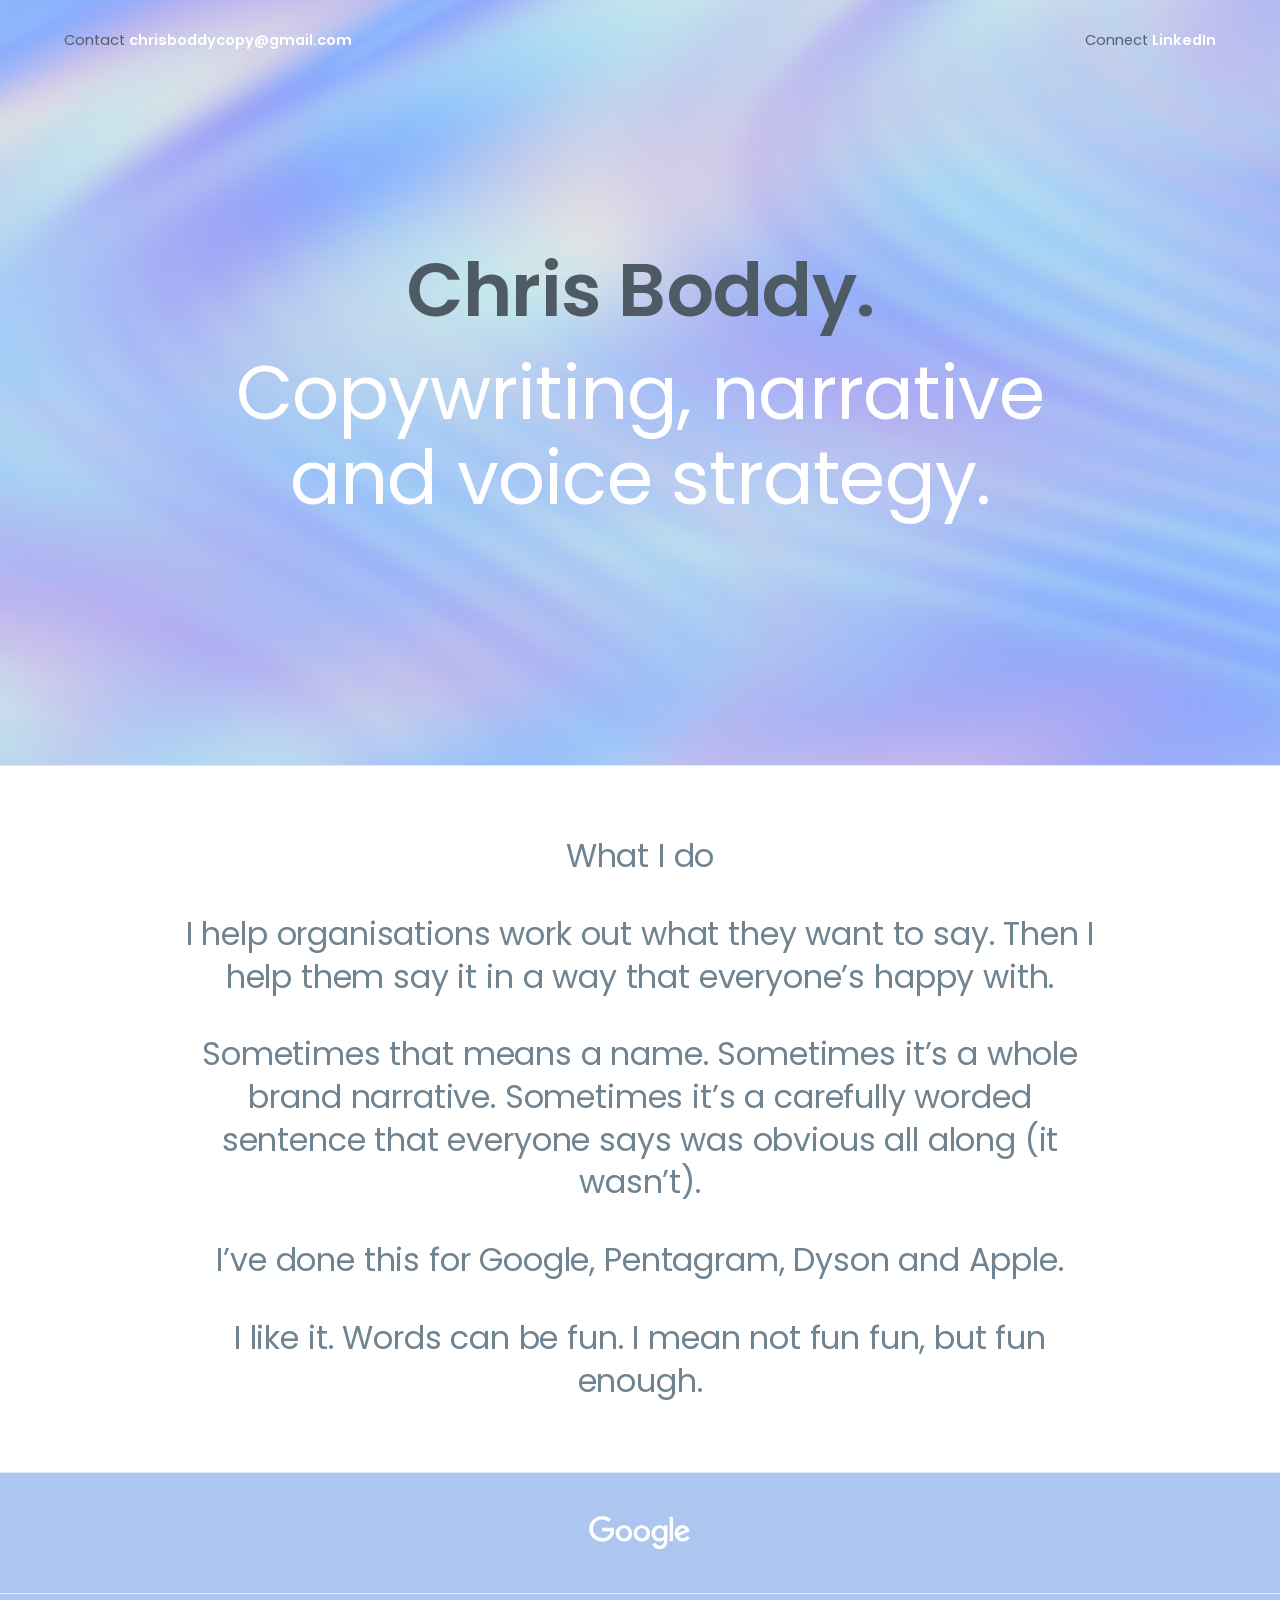
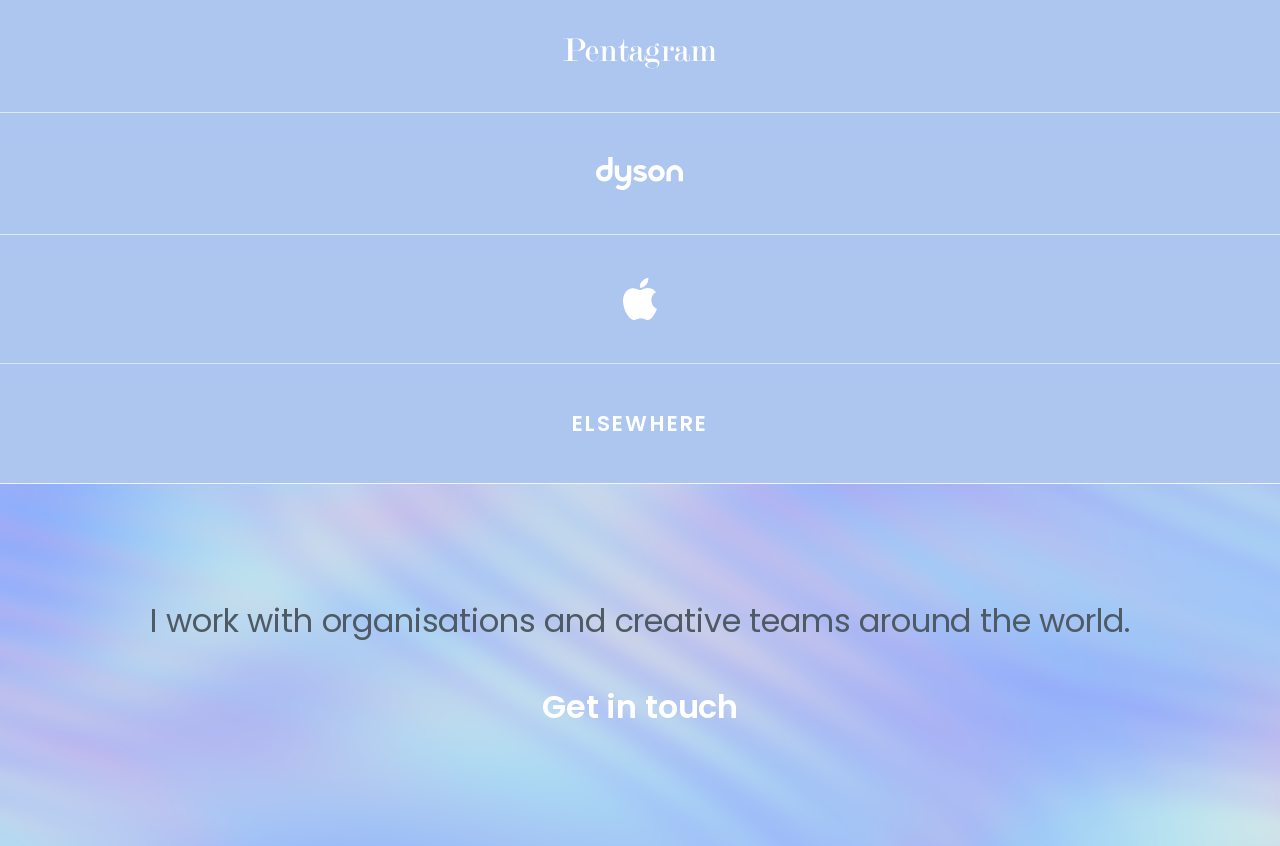
==== index.html @ 658d8974 "New copy for the five client panels Each now opens on its disciplines, set as the first paragraph th" ====
<!doctype html>
<html lang="en-GB">
<head>
<meta charset="utf-8">
<meta name="viewport" content="width=device-width, initial-scale=1, viewport-fit=cover">
<title>Chris Boddy — Copywriting, narrative and voice strategy</title>
<meta name="description" content="Chris Boddy. Copywriting, narrative and voice strategy. Brand narrative, positioning, naming, messaging and tone of voice.">
<link rel="icon" href="favicon.svg" type="image/svg+xml">
<link rel="icon" href="favicon-32.png" sizes="32x32" type="image/png">
<link rel="icon" href="favicon-16.png" sizes="16x16" type="image/png">
<link rel="apple-touch-icon" href="apple-touch-icon.png">
<link rel="alternate icon" href="favicon.ico" sizes="16x16 32x32 48x48">
<link rel="stylesheet" href="site.css">
</head>
<body>

<header class="field hero" id="hero">
  <canvas id="gl-hero" aria-hidden="true"></canvas>

  <div class="topbar">
    <span class="worded"><span class="label">Contact</span>
      <a class="ul" href="mailto:chrisboddycopy@gmail.com">chrisboddycopy@gmail.com</a></span>
    <span class="worded"><span class="label">Connect</span>
      <a class="ul" href="https://www.linkedin.com/in/chris-boddy-4b63a119/" target="_blank" rel="noopener">LinkedIn</a></span>
    <span class="icon-links">
      <a href="mailto:chrisboddycopy@gmail.com" aria-label="Email Chris Boddy">
        <svg viewBox="0 0 24 24" aria-hidden="true"><path d="M2 5.5A1.5 1.5 0 0 1 3.5 4h17A1.5 1.5 0 0 1 22 5.5v13a1.5 1.5 0 0 1-1.5 1.5h-17A1.5 1.5 0 0 1 2 18.5zM4.4 6 12 11.6 19.6 6zM20 7.9l-7.4 5.5a1 1 0 0 1-1.2 0L4 7.9V18h16z"/></svg>
      </a>
      <a href="https://www.linkedin.com/in/chris-boddy-4b63a119/" target="_blank" rel="noopener" aria-label="Chris Boddy on LinkedIn">
        <svg viewBox="0 0 24 24" aria-hidden="true"><path d="M4.98 3.5a2.5 2.5 0 1 1 0 5 2.5 2.5 0 0 1 0-5M3 9h4v12H3zm7 0h3.8v1.7h.05c.53-.95 1.83-1.95 3.77-1.95 4.03 0 4.78 2.5 4.78 5.76V21h-4v-5.6c0-1.34-.03-3.07-1.9-3.07-1.9 0-2.2 1.46-2.2 2.97V21h-4z"/></svg>
      </a>
    </span>
  </div>

  <div class="hero-type">
    <h1>Chris Boddy.</h1>
    <p>Copywriting, narrative<br> and voice strategy.</p>
  </div>
</header>

<main class="panels" id="panels">

  <section class="panel is-open" id="panel-intro">
    <button class="panel-head" type="button" aria-expanded="true" aria-controls="body-intro">
      Introduction
    </button>
    <div class="panel-body" id="body-intro"><div class="clip"><div class="panel-inner">
      <p>What I do</p>
      <p>I help organisations work out what they want to say. Then I help them say it in a way
      that everyone’s happy with.</p>
      <p>Sometimes that means a name. Sometimes it’s a whole brand narrative. Sometimes it’s a
      carefully worded sentence that everyone says was obvious all along (it wasn’t).</p>
      <p>I’ve done this for Google, Pentagram, Dyson and Apple.</p>
      <p>I like it. Words can be fun. I mean not fun fun, but fun enough.</p>
    </div></div></div>
  </section>

  <section class="panel" id="panel-google">
    <button class="panel-head" type="button" aria-expanded="false" aria-controls="body-google">
      <span class="logo" role="img" aria-label="Google" style="--src:url('logos/google.svg'); --ratio:3.05"></span>
    </button>
    <div class="panel-body" id="body-google"><div class="clip"><div class="panel-inner">
      <p>Naming, Narrative &amp; Voice, Campaigns, Events &amp; Exhibitions</p>
      <p>I’ve been working with Google since 2012.</p>
      <p>I named its Dublin office The Foundry. I’ve written things that appeared on the Google
      homepage and were seen by millions. I’ve supported CRM and events teams on campaigns,
      launches and exhibitions. Here, there, all over.</p>
      <p>More recently, I’ve been working with the team behind The AI Exchange – Google
      DeepMind’s new public space dedicated to exploring AI.</p>
      <p>Some years ago, a Google product manager told me I was the best copywriter she’d ever
      worked with. She left a while back, but I still think about that more often than I
      should. Wouldn’t you?</p>
    </div></div></div>
  </section>

  <section class="panel" id="panel-pentagram">
    <button class="panel-head" type="button" aria-expanded="false" aria-controls="body-pentagram">
      <span class="logo" role="img" aria-label="Pentagram" style="--src:url('logos/pentagram.svg'); --ratio:5.02; --scale:0.95"></span>
    </button>
    <div class="panel-body" id="body-pentagram"><div class="clip"><div class="panel-inner">
      <p>Positioning, Brand Narrative, Messaging, Naming &amp; Tone of Voice</p>
      <p>I often work as part of Pentagram’s Brand Narrative team in London, and believe me, I’m
      as surprised as you are.</p>
      <p>I work with their ridiculously talented team on things like positioning, narrative,
      messaging and voice. Clients have included The Wall Street Journal, Waitrose, LEGOLAND
      and Guy’s &amp; St Thomas’.</p>
      <p>I do my thing. People seem happy. They call back.</p>
    </div></div></div>
  </section>

  <section class="panel" id="panel-dyson">
    <button class="panel-head" type="button" aria-expanded="false" aria-controls="body-dyson">
      <span class="logo" role="img" aria-label="Dyson" style="--src:url('logos/dyson.svg'); --ratio:2.65; --scale:1.00"></span>
    </button>
    <div class="panel-body" id="body-dyson"><div class="clip"><div class="panel-inner">
      <p>Brand Strategy, Product Naming, Tone of Voice, Packaging &amp; Retail Communications</p>
      <p>I actually started here as a Project Manager in 2004. I didn’t enjoy it. Some nights I
      would just lie in bed staring at the ceiling.</p>
      <p>Then I began trying my luck by writing the occasional line or two of copy. Steve, the
      creative director, seemed happy. A few years later, I became Dyson’s Head of Copy,
      leading a team of writers. Together, we helped define and deliver almost every
      expression of the brand – in ads, on boxes, at events.</p>
      <p>I spoke to James Dyson once. He gave me a pencil sketch of a vacuum cleaner, which I’m
      secretly hoping will be worth a fortune one day (open to offers).</p>
    </div></div></div>
  </section>

  <section class="panel" id="panel-apple">
    <button class="panel-head" type="button" aria-expanded="false" aria-controls="body-apple">
      <span class="logo" role="img" aria-label="Apple" style="--src:url('logos/apple.svg'); --ratio:0.82; --scale:1.25"></span>
    </button>
    <div class="panel-body" id="body-apple"><div class="clip"><div class="panel-inner">
      <p>Advertising, Digital Content, Retail Campaigns &amp; Communications</p>
      <p>A guy called John who worked with me at Dyson had previously worked at Apple. When I
      went freelance, I asked very nicely if he’d introduce me to someone there.</p>
      <p>Long story short, I dropped a line to their Creative Director, Dean Wei. Before long, I
      was in the thick of it – developing copy and content for the App Store and creating
      promotional comms for Apple Retail across different formats and markets.</p>
      <p>Dean is now International Creative Director at OpenAI. I should probably drop him
      another line.</p>
    </div></div></div>
  </section>

  <section class="panel" id="panel-partners">
    <button class="panel-head" type="button" aria-expanded="false" aria-controls="body-partners">
      Elsewhere
    </button>
    <div class="panel-body" id="body-partners"><div class="clip"><div class="panel-inner">
      <p>A lot of my clients come from one person telling another that I might be useful.</p>
      <p>Google recommended me to Toaster. An ex-Googler started House of Greenland and gave me a
      call. Campbell Hay found me somehow. I’m still not entirely sure how.</p>
      <p>Together, we’ve worked on everything from early brand thinking, naming and verbal
      identity to campaigns, websites, films, events and experiences.</p>
    </div></div></div>
  </section>

</main>

<footer class="field outro" id="outro">
  <canvas id="gl-outro" aria-hidden="true"></canvas>
  <div class="inner">
    <p>I work with organisations and creative teams around the world.</p>
    <a class="ul cta" href="mailto:chrisboddycopy@gmail.com">Get in touch</a>
  </div>
</footer>

<script src="field.js"></script>
<script src="site.js"></script>
</body>
</html>
---- site.css ----
/* ---------------------------------------------------------------------------
   Chris Boddy — one-page site.
   Type sizes are given in pt in the design, so they are written as pt here and
   interpolated with clamp(): the low end is the mobile figure, the high end the
   desktop one, so both land exactly rather than being approximated.
   --------------------------------------------------------------------------- */

@font-face{
  font-family:Poppins; font-style:normal; font-weight:400; font-display:swap;
  src:url('fonts/poppins-400.woff2') format('woff2');
}
@font-face{
  font-family:Poppins; font-style:normal; font-weight:600; font-display:swap;
  src:url('fonts/poppins-600.woff2') format('woff2');
}

:root{
  --blue:#acc6f0;               /* closed panel */
  --blue-hover:#a4c0ee;         /* rollover, ~4% darker */
  --label-open:#a9c2ef;         /* label once the panel is open, on white */
  --ink:#708391;                /* name and body copy */
  --ink-dark:#4e5a64;           /* contact / connect — deliberately darker */
  --white:#ffffff;
  --ease:cubic-bezier(0.77, 0, 0.175, 1);   /* quart in-out */
  --dur:620ms;

  /* Sized so "Copywriting, narrative" keeps its line break at every width:
     the break needs roughly 7.9vw, and it tops out at the designed 60pt. */
  --fs-hero:clamp(24px, 7.9vw, 56pt);
  /* mobile 16pt -> desktop 24pt. Same value for both now, kept as two
     variables so they can diverge again without touching the rules. */
  --fs-intro:clamp(16pt, 2.67vw, 24pt);
  --fs-client:clamp(16pt, 2.67vw, 24pt);
  /* Leading is held at 32pt desktop / 24pt mobile. It has to be an absolute
     clamp rather than a unitless ratio, because 17/24 on mobile and 24/32 on
     desktop are different proportions. Used by the panel copy and the footer
     copy alike. */
  --lh-copy:clamp(24pt, 3.56vw, 32pt);
  /* mobile 18pt -> desktop 18pt for the small stuff */
  --fs-meta:clamp(11pt, 1.1vw, 13pt);
  /* mobile 12pt -> desktop 16pt. 1.78vw tops out at 1200px, the same width the
     panel copy reaches its ceiling, so the two settle together. */
  --fs-label:clamp(12pt, 1.78vw, 16pt);

  --gutter:clamp(20px, 5vw, 64px);
  --panel-pad:clamp(44px, 5.4vw, 88px);   /* space under a panel's copy */
  --veil:clamp(36px, 5vh, 72px);   /* softened edge while a panel moves */
  color-scheme:light;
}

*{box-sizing:border-box}
html{scroll-behavior:auto}          /* scrolling is tweened in JS, with --ease */
body{
  margin:0; background:var(--white); color:var(--ink);
  /* The scroll is tweened to a position worked out from the panel heights. Scroll
     anchoring would adjust for the closing panel as well, compensating twice and
     overshooting the target. */
  overflow-anchor:none;
  font-family:Poppins, system-ui, -apple-system, sans-serif;
  -webkit-font-smoothing:antialiased;
}
img{max-width:100%; display:block}

/* ---------------- shared field band (header + footer) ---------------- */
.field{position:relative; overflow:hidden; background:#e3e3e3}
.field canvas{position:absolute; inset:0; width:100%; height:100%; display:block}
.field > .inner{position:relative}

/* ---------------- header ---------------- */
/* 85% of the viewport, so the introduction panel is already breaking the
   bottom edge on load. svh keeps it honest on phones, where vh counts the
   address bar that is about to disappear. */
.hero{height:85vh; height:85svh; display:flex; flex-direction:column}
.topbar{
  position:relative; display:flex; justify-content:space-between; align-items:center;
  gap:16px; padding:clamp(16px, 2.4vw, 30px) var(--gutter);
  font-size:var(--fs-meta); color:var(--ink-dark);
}
.topbar .label{opacity:.95}
.hero-type{
  position:relative; flex:1 1 auto; display:flex; flex-direction:column;
  align-items:center; justify-content:center; text-align:center;
  padding:0 var(--gutter) clamp(40px, 6vw, 80px);
  font-size:var(--fs-hero); line-height:1.14; letter-spacing:-0.01em;
  text-wrap:balance;
}
.hero-type h1, .hero-type p{margin:0; font-size:1em}
.hero-type h1{font-weight:600; color:var(--ink-dark)}
/* the two blocks sit flush, so their spacing is the 1.14 line box;
   0.228em adds 20% to it */
.hero-type p{font-weight:400; color:var(--white); margin-top:0.228em}

/* ---------------- animated underline ---------------- */
.ul{
  position:relative; color:var(--white); text-decoration:none; font-weight:600;
  padding-bottom:2px;
}
.ul::after{
  content:''; position:absolute; left:0; right:0; bottom:0; height:1.5px;
  background:currentColor; transform:scaleX(0); transform-origin:left center;
  transition:transform var(--dur) var(--ease);
}
.ul:hover::after, .ul:focus-visible::after{transform:scaleX(1)}
.ul:focus-visible{outline:2px solid currentColor; outline-offset:4px; border-radius:2px}

/* icon buttons replace the words on narrow screens */
.icon-links{display:none; gap:10px}
.icon-links a{
  width:44px; height:44px; border-radius:50%; background:var(--white);
  display:grid; place-items:center; color:var(--ink-dark);
  transition:transform var(--dur) var(--ease);
}
.icon-links a:hover{transform:translateY(-2px)}
.icon-links svg{width:20px; height:20px; fill:currentColor}

/* ---------------- panels ---------------- */
.panels{background:var(--blue); border-top:1px solid rgba(255,255,255,.6)}
.panel + .panel > .panel-head{border-top:1px solid rgba(255,255,255,.6)}

.panel-head{
  -webkit-appearance:none; appearance:none; border:0; margin:0; width:100%;
  display:flex; align-items:center; justify-content:center; text-align:center;
  padding:clamp(26px, 3.4vw, 44px) var(--gutter);
  background:var(--blue); color:var(--white); cursor:pointer;
  font-family:inherit; font-size:var(--fs-label); font-weight:600;
  letter-spacing:.10em; text-transform:uppercase; line-height:1.5;
  /* the colour rollover is linear; only the label colour carries the easing */
  transition:background-color 150ms linear, color var(--dur) var(--ease),
             padding var(--dur) var(--ease), line-height var(--dur) var(--ease);
}
.panel-head:hover{background:var(--blue-hover)}
.panel-head:focus-visible{outline:2px solid var(--ink-dark); outline-offset:-4px}
/* The logo is painted with currentColor through an alpha mask, so it simply
   follows the head's colour — white when closed, pale blue when open — instead
   of needing a second asset or a filter that only approximates the hue. */
.logo{
  /* One height for the row, nudged per mark by --scale. A solid symbol and a
     thin wordmark set to the same height do not read as the same size, so the
     scales even out the ink each one carries rather than its box. */
  height:calc(clamp(26px, 2.6vw, 38px) * var(--scale, 1));
  aspect-ratio:var(--ratio);
  background:currentColor;
  -webkit-mask:var(--src) center/contain no-repeat;
          mask:var(--src) center/contain no-repeat;
  transition:background-color var(--dur) var(--ease);
}

/* open: the head joins the white body and its label goes pale blue */
.panel.is-open > .panel-head{background:var(--white); color:var(--label-open)}
.panel.is-open > .panel-head:hover{background:var(--white)}

/* The introduction panel alone drops its title once open, leaving only the
   copy. Fading the colour rather than hiding the text keeps the head clickable
   to close it, holds the layout still, and leaves the label readable to screen
   readers. It rides the same colour transition as every other head. */
/* Unlike the others, this head changes size as well as colour when it opens and
   closes. At the shared 150ms its blue arrived while it was still two thirds
   grown, reading as a stray bar. is-moving is only present while the panel is
   in motion, so this slows the colour to the panel's own timing without
   touching the 150ms rollover. */
#panel-intro.is-moving > .panel-head{
  transition:background-color var(--dur) var(--ease), color var(--dur) var(--ease),
             padding var(--dur) var(--ease), line-height var(--dur) var(--ease);
}

#panel-intro.is-open > .panel-head{
  color:transparent; line-height:0;
  /* the title has gone, so what is left is space: match the space below the copy */
  padding-top:calc(var(--panel-pad) / 2);
  padding-bottom:calc(var(--panel-pad) / 2);
}

/* the 0fr -> 1fr grid transition animates height without measuring it in JS */
.panel-body{
  display:grid; grid-template-rows:0fr; background:var(--white);
  transition:grid-template-rows var(--dur) var(--ease);
}
.panel.is-open > .panel-body{grid-template-rows:1fr}
.panel-body > .clip{overflow:hidden}
/* While the panel is moving, the copy is faded out into the edge rather than
   ending on a hard slice, so it reads as passing behind the panel below. The
   mask is only present during the movement — once open, the text is crisp. */
.panel.is-moving > .panel-body > .clip{
  -webkit-mask-image:linear-gradient(to bottom, #000 calc(100% - var(--veil)), transparent 100%);
          mask-image:linear-gradient(to bottom, #000 calc(100% - var(--veil)), transparent 100%);
}
.panel-inner{
  max-width:1040px; margin:0 auto; text-align:center;
  padding:0 var(--gutter) var(--panel-pad);
  font-size:var(--fs-client); line-height:var(--lh-copy); letter-spacing:-0.005em;
  opacity:0; transition:opacity var(--dur) var(--ease);
}
.panel.is-open > .panel-body .panel-inner{opacity:1}
.panel-inner p{margin:0}
.panel-inner p + p{margin-top:1.1em}
#panel-intro .panel-inner{font-size:var(--fs-intro)}

/* ---------------- footer ---------------- */
.outro{border-top:1px solid rgba(255,255,255,.6)}
.outro .inner{
  color:var(--ink-dark);          /* same darker grey as Contact / Connect */
  display:flex; flex-direction:column; align-items:center; justify-content:center;
  text-align:center; gap:clamp(26px, 3.4vw, 48px);
  padding:clamp(64px, 9vw, 140px) var(--gutter);
  font-size:var(--fs-client); line-height:var(--lh-copy); letter-spacing:-0.005em;
}
/* The sentence sets at 1006px at 24pt, so 52ch (1045px) keeps it on one line
   with a little slack rather than dropping "world." on its own. */
.outro p{margin:0; max-width:52ch}
.outro .cta{font-size:1em}

@media (max-width:760px){
  .topbar .worded{display:none}
  .icon-links{display:flex}
  .topbar{justify-content:flex-end}
  .outro p{max-width:24ch}
}

/* Used for a beat while JS measures a settled layout; see closedHeadHeight(). */
.measuring, .measuring *{transition:none !important}

@media (prefers-reduced-motion:reduce){
  *{transition-duration:1ms !important}
}
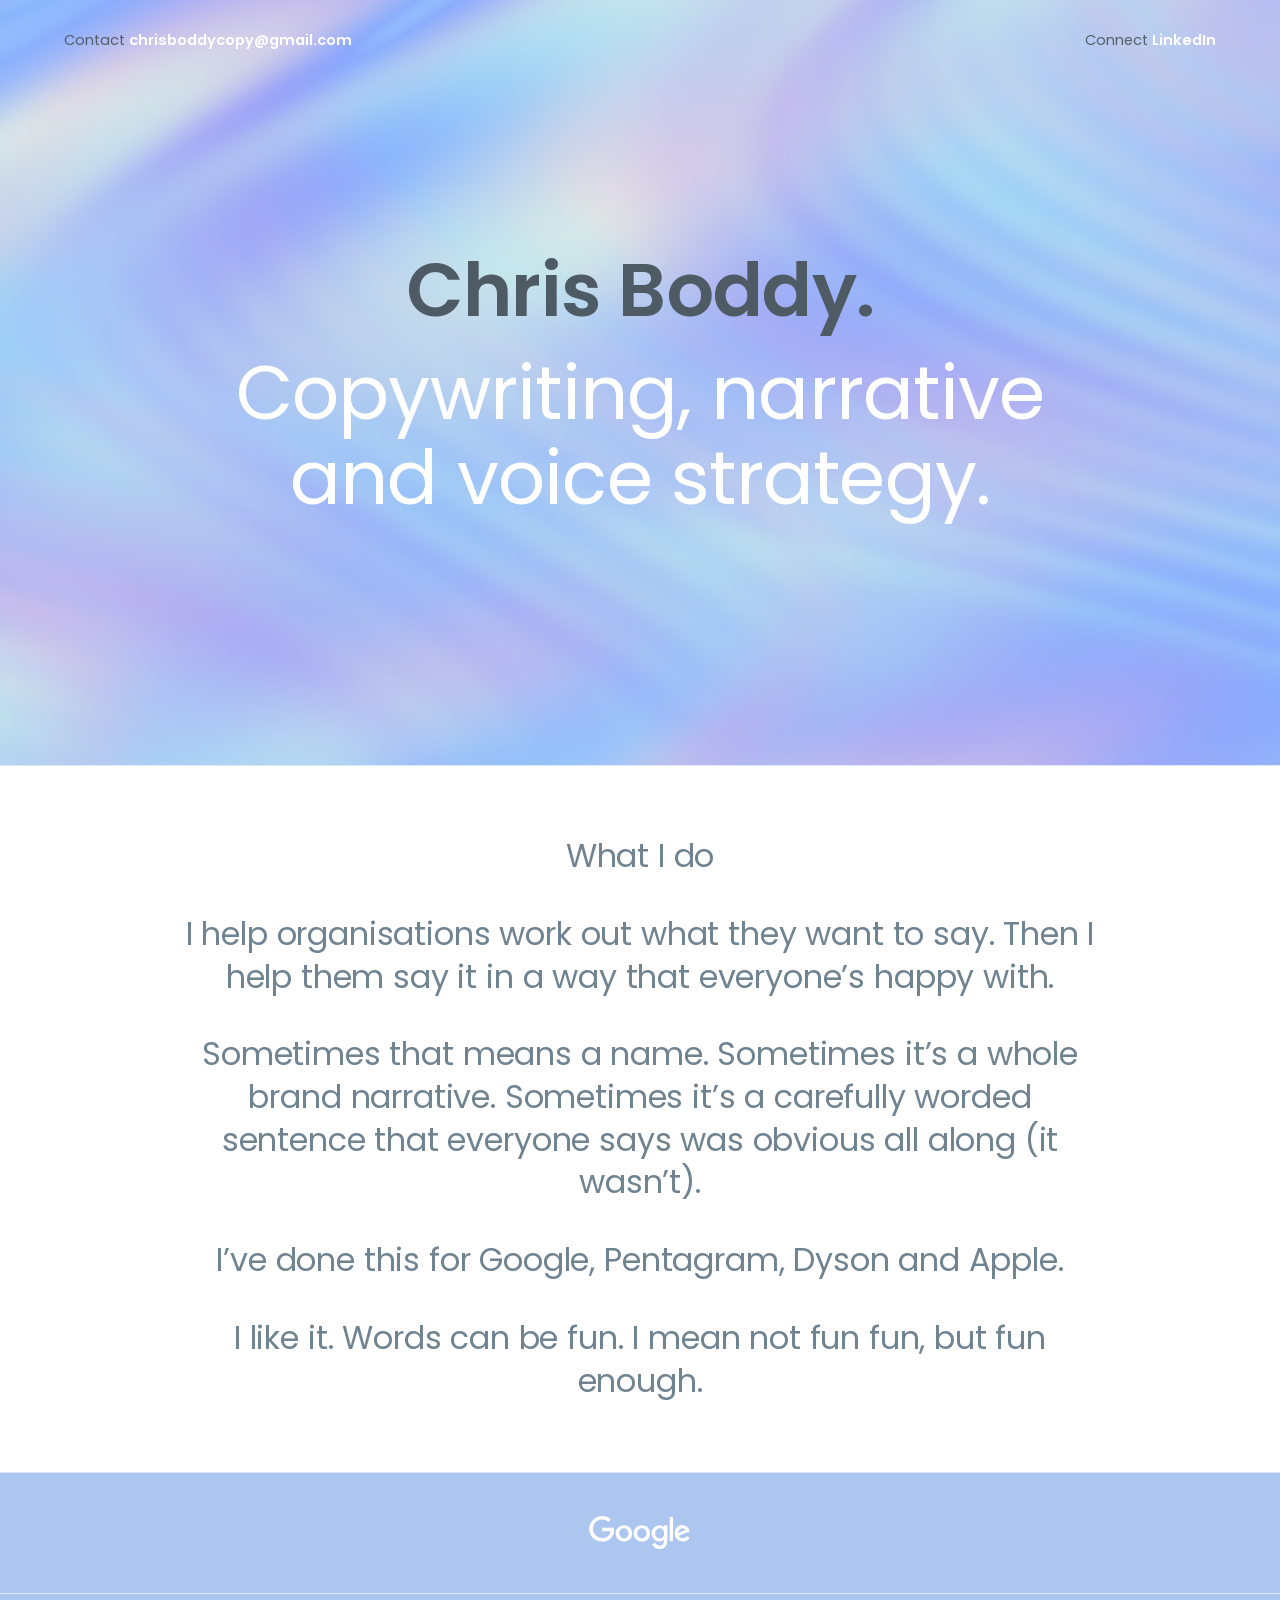
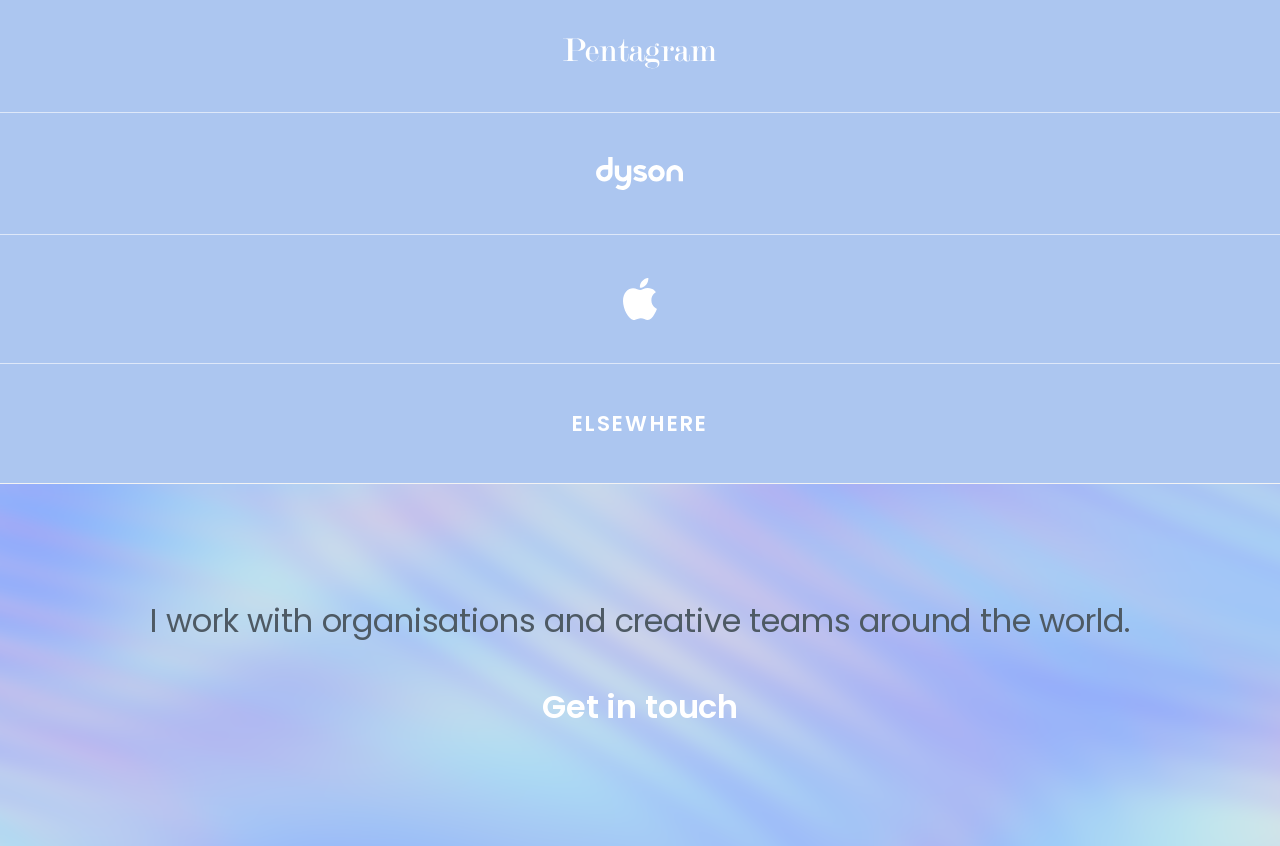
==== commit 9e14d376: "Weight the disciplines, and restore the copy as written The disciplines open the Google, Pentagram, " ====
--- a/index.html
+++ b/index.html
@@ -61,7 +61,7 @@
     </button>
     <div class="panel-body" id="body-google"><div class="clip"><div class="panel-inner">
       <p>Naming, Narrative &amp; Voice, Campaigns, Events &amp; Exhibitions</p>
-      <p>I’ve been working with Google since 2012.</p>
+      <p>I've been working with Google since 2012.</p>
       <p>I named its Dublin office The Foundry. I’ve written things that appeared on the Google
       homepage and were seen by millions. I’ve supported CRM and events teams on campaigns,
       launches and exhibitions. Here, there, all over.</p>
--- a/site.css
+++ b/site.css
@@ -195,6 +195,14 @@
 .panel-inner p + p{margin-top:1.1em}
 #panel-intro .panel-inner{font-size:var(--fs-intro)}
 
+/* The disciplines open each client panel, so they carry more weight than the
+   copy below them. The introduction and Elsewhere open straight into prose,
+   so they are left alone. */
+#panel-google .panel-inner p:first-child,
+#panel-pentagram .panel-inner p:first-child,
+#panel-dyson .panel-inner p:first-child,
+#panel-apple .panel-inner p:first-child{font-weight:600}
+
 /* ---------------- footer ---------------- */
 .outro{border-top:1px solid rgba(255,255,255,.6)}
 .outro .inner{
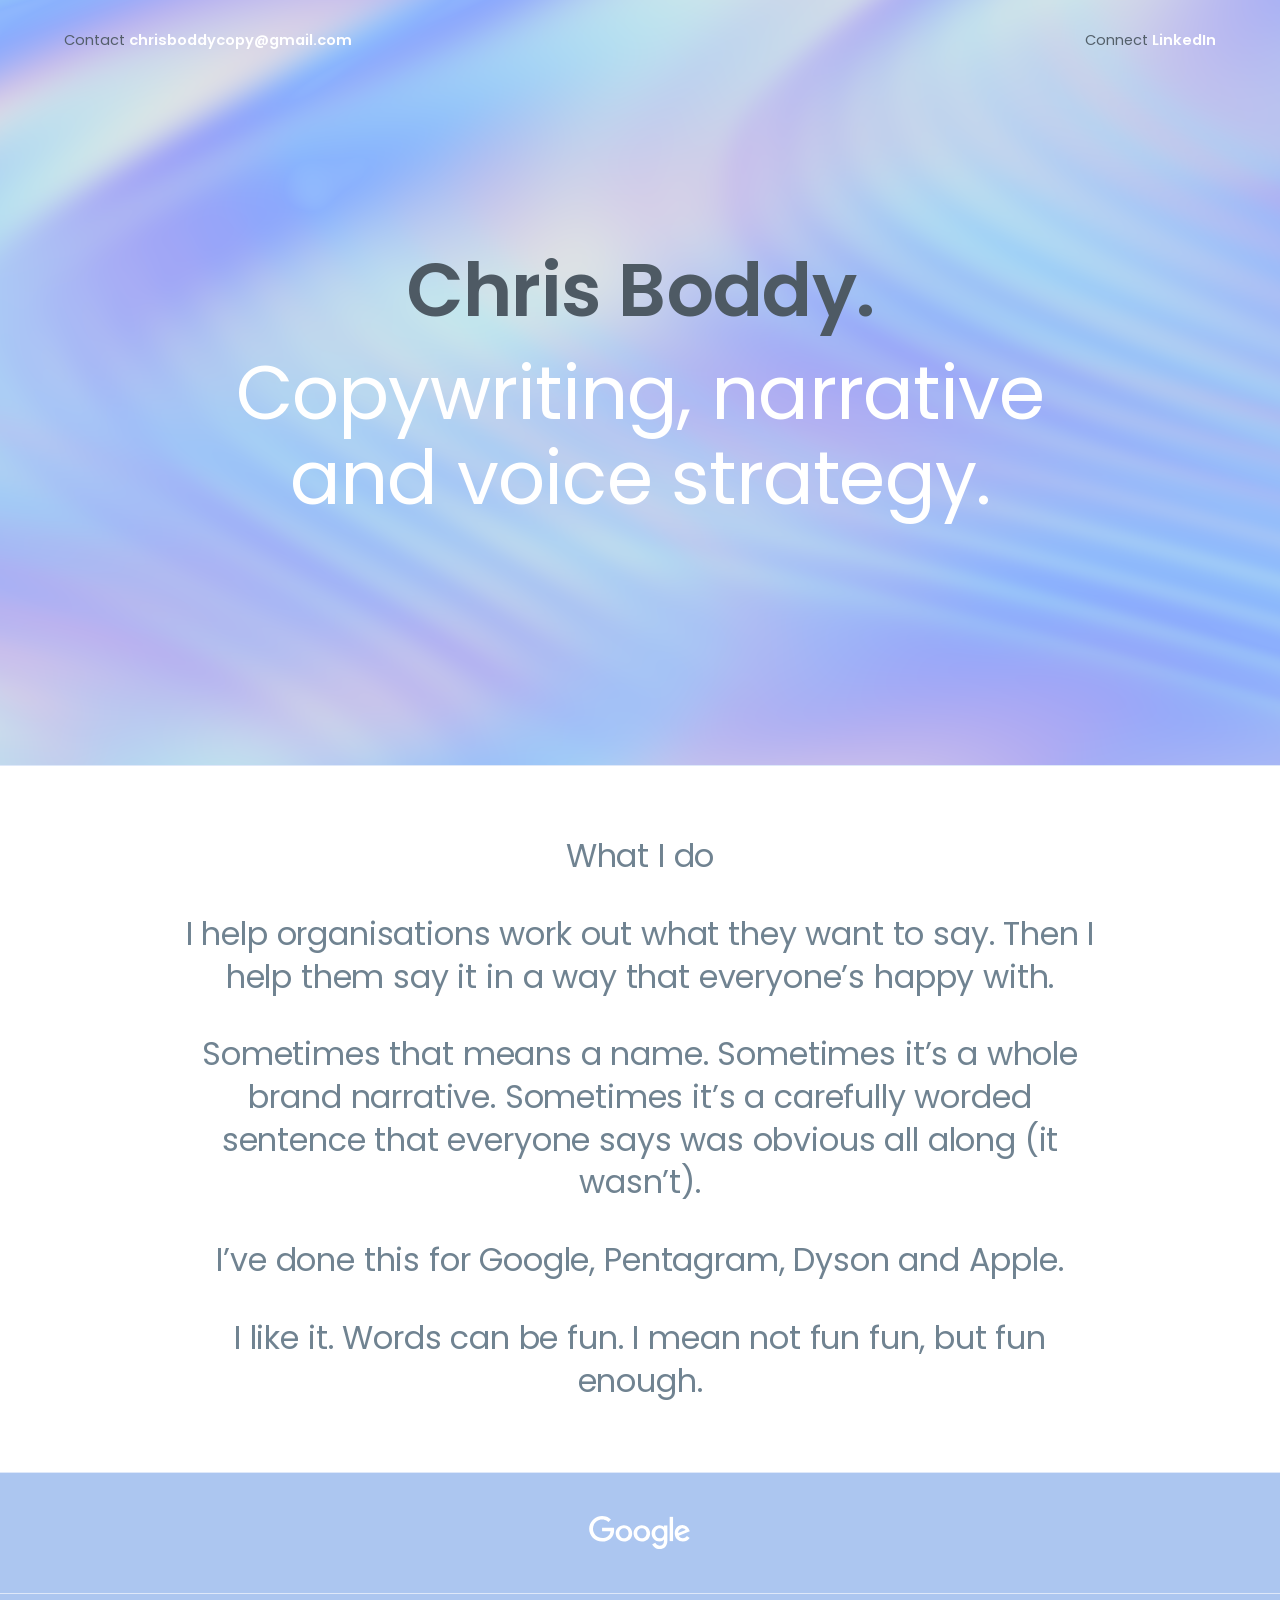
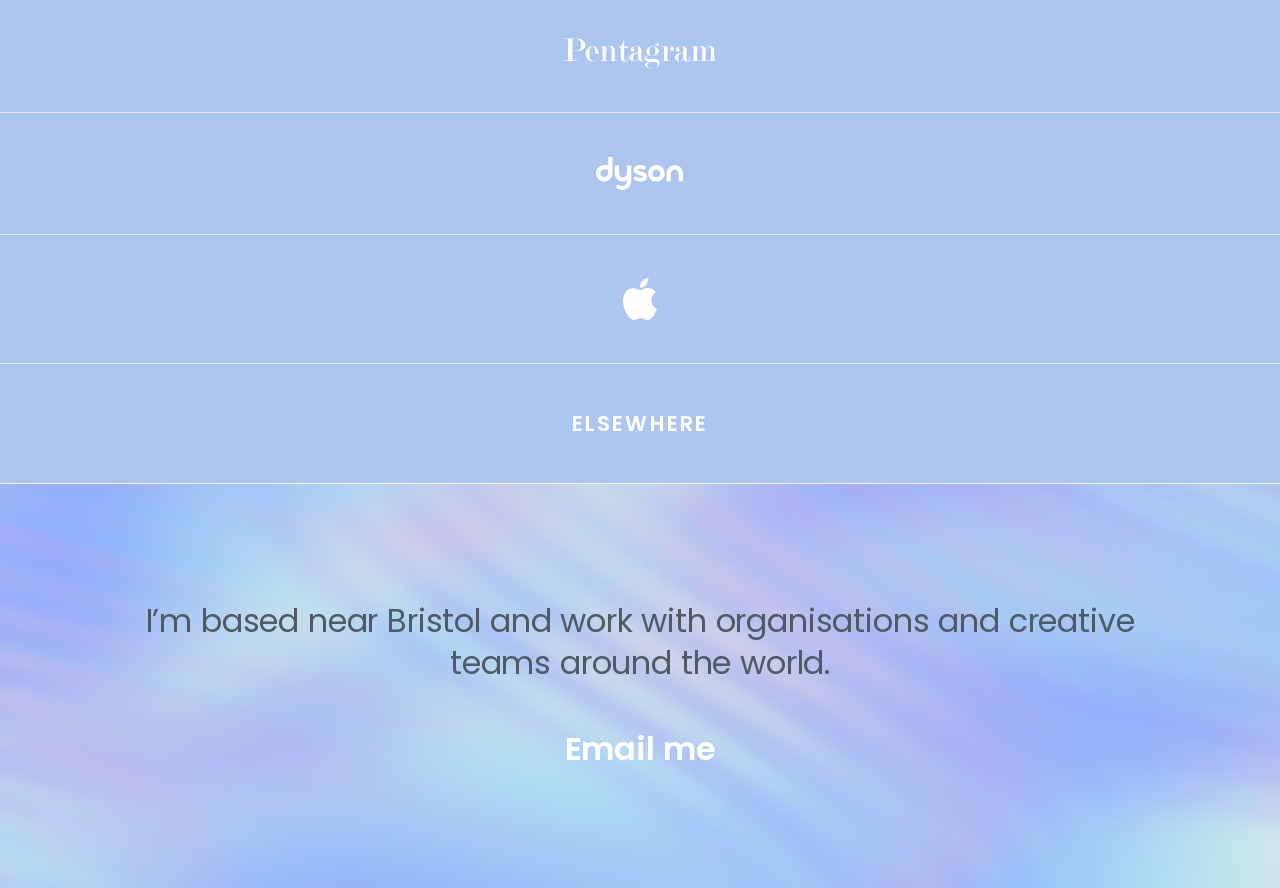
==== commit c6e65950: "Updated copy, and Email me for the footer link New introduction, Google, Pentagram, Apple and Dyson " ====
--- a/index.html
+++ b/index.html
@@ -61,15 +61,13 @@
     </button>
     <div class="panel-body" id="body-google"><div class="clip"><div class="panel-inner">
       <p>Naming, Narrative &amp; Voice, Campaigns, Events &amp; Exhibitions</p>
-      <p>I've been working with Google since 2012.</p>
-      <p>I named its Dublin office The Foundry. I’ve written things that appeared on the Google
-      homepage and were seen by millions. I’ve supported CRM and events teams on campaigns,
-      launches and exhibitions. Here, there, all over.</p>
-      <p>More recently, I’ve been working with the team behind The AI Exchange – Google
-      DeepMind’s new public space dedicated to exploring AI.</p>
+      <p>I’ve been working with Google since 2012.</p>
+      <p>I named its Dublin office The Foundry. I’ve written things seen by millions on the
+      Google homepage and supported teams on campaigns, launches and exhibitions. These days,
+      I’m working with The AI Exchange – Google DeepMind’s new public space dedicated to
+      exploring AI.</p>
       <p>Some years ago, a Google product manager told me I was the best copywriter she’d ever
-      worked with. She left a while back, but I still think about that more often than I
-      should. Wouldn’t you?</p>
+      worked with. I probably think about that more often than I should.</p>
     </div></div></div>
   </section>
 
@@ -79,12 +77,12 @@
     </button>
     <div class="panel-body" id="body-pentagram"><div class="clip"><div class="panel-inner">
       <p>Positioning, Brand Narrative, Messaging, Naming &amp; Tone of Voice</p>
-      <p>I often work as part of Pentagram’s Brand Narrative team in London, and believe me, I’m
-      as surprised as you are.</p>
-      <p>I work with their ridiculously talented team on things like positioning, narrative,
-      messaging and voice. Clients have included The Wall Street Journal, Waitrose, LEGOLAND
-      and Guy’s &amp; St Thomas’.</p>
-      <p>I do my thing. People seem happy. They call back.</p>
+      <p>I often work as part of Pentagram’s Brand Narrative team in London. I try to say that as
+      casually as possible.</p>
+      <p>Together, we help clients define their positioning, narrative, messaging and voice.
+      Clients have included The Wall Street Journal, Waitrose, LEGOLAND and Guy’s &amp; St
+      Thomas’.</p>
+      <p>I do my thing. They call me back.</p>
     </div></div></div>
   </section>
 
@@ -94,14 +92,13 @@
     </button>
     <div class="panel-body" id="body-dyson"><div class="clip"><div class="panel-inner">
       <p>Brand Strategy, Product Naming, Tone of Voice, Packaging &amp; Retail Communications</p>
-      <p>I actually started here as a Project Manager in 2004. I didn’t enjoy it. Some nights I
-      would just lie in bed staring at the ceiling.</p>
-      <p>Then I began trying my luck by writing the occasional line or two of copy. Steve, the
-      creative director, seemed happy. A few years later, I became Dyson’s Head of Copy,
-      leading a team of writers. Together, we helped define and deliver almost every
-      expression of the brand – in ads, on boxes, at events.</p>
-      <p>I spoke to James Dyson once. He gave me a pencil sketch of a vacuum cleaner, which I’m
-      secretly hoping will be worth a fortune one day (open to offers).</p>
+      <p>I joined Dyson in 2004 as a project manager. It soon became clear I was better with
+      words than projects.</p>
+      <p>I began sneaking occasional lines of copy into the work. Nobody complained. Eventually,
+      they made me Head of Copy, responsible for everything from advertising and packaging to
+      retail and events.</p>
+      <p>James Dyson once gave me a pencil sketch of a vacuum cleaner. I’m hoping it’ll be worth
+      a fortune one day (offers considered).</p>
     </div></div></div>
   </section>
 
@@ -111,12 +108,12 @@
     </button>
     <div class="panel-body" id="body-apple"><div class="clip"><div class="panel-inner">
       <p>Advertising, Digital Content, Retail Campaigns &amp; Communications</p>
-      <p>A guy called John who worked with me at Dyson had previously worked at Apple. When I
-      went freelance, I asked very nicely if he’d introduce me to someone there.</p>
-      <p>Long story short, I dropped a line to their Creative Director, Dean Wei. Before long, I
-      was in the thick of it – developing copy and content for the App Store and creating
-      promotional comms for Apple Retail across different formats and markets.</p>
-      <p>Dean is now International Creative Director at OpenAI. I should probably drop him
+      <p>An old colleague of mine called John used to work at Apple. When I went freelance, I
+      asked nicely if he’d give me an intro.</p>
+      <p>Long story short, I dropped a line to Dean Wei – Apple’s creative director. Before long,
+      I was working with its in-house team, developing copy and content for the App Store and
+      promotional work for Apple Retail.</p>
+      <p>Dean is now International Creative Director at OpenAI. I should probably drop Dean
       another line.</p>
     </div></div></div>
   </section>
@@ -139,8 +136,8 @@
 <footer class="field outro" id="outro">
   <canvas id="gl-outro" aria-hidden="true"></canvas>
   <div class="inner">
-    <p>I work with organisations and creative teams around the world.</p>
-    <a class="ul cta" href="mailto:chrisboddycopy@gmail.com">Get in touch</a>
+    <p>I’m based near Bristol and work with organisations and creative teams around the world.</p>
+    <a class="ul cta" href="mailto:chrisboddycopy@gmail.com">Email me</a>
   </div>
 </footer>
 
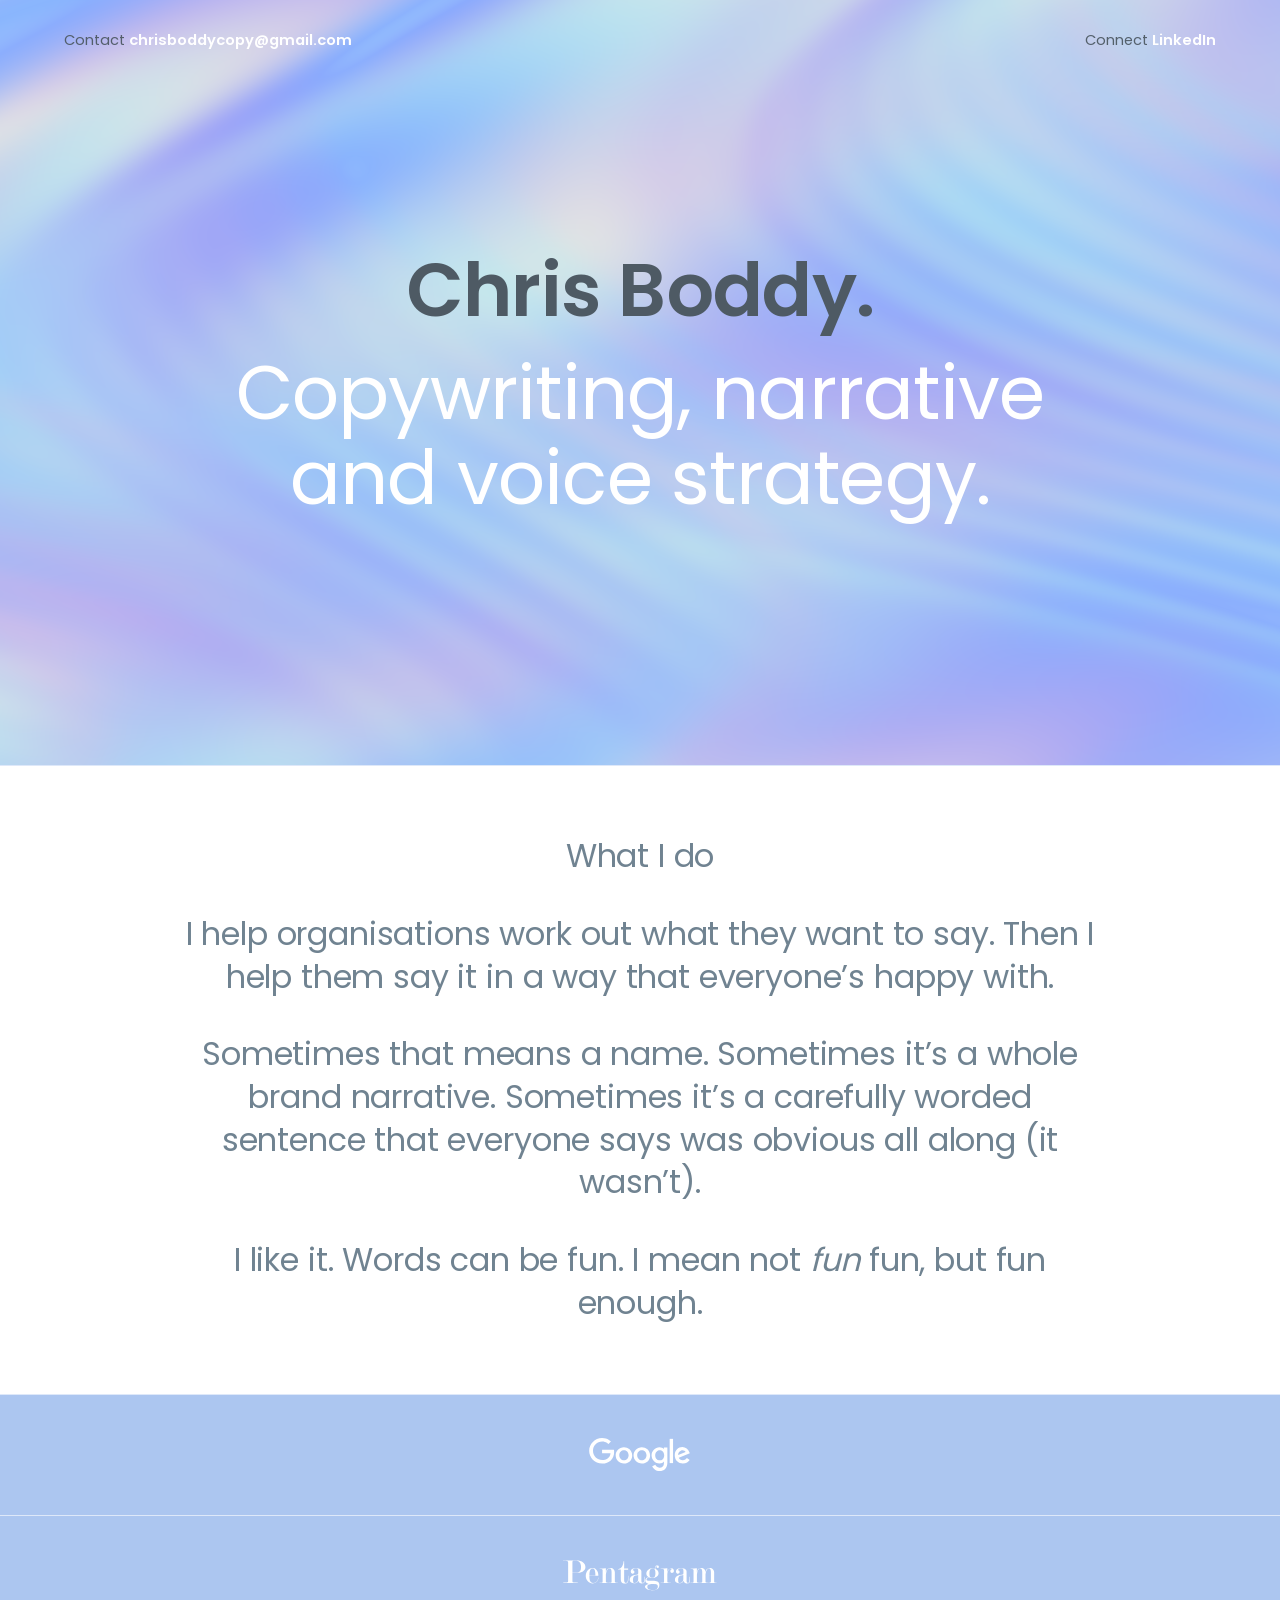
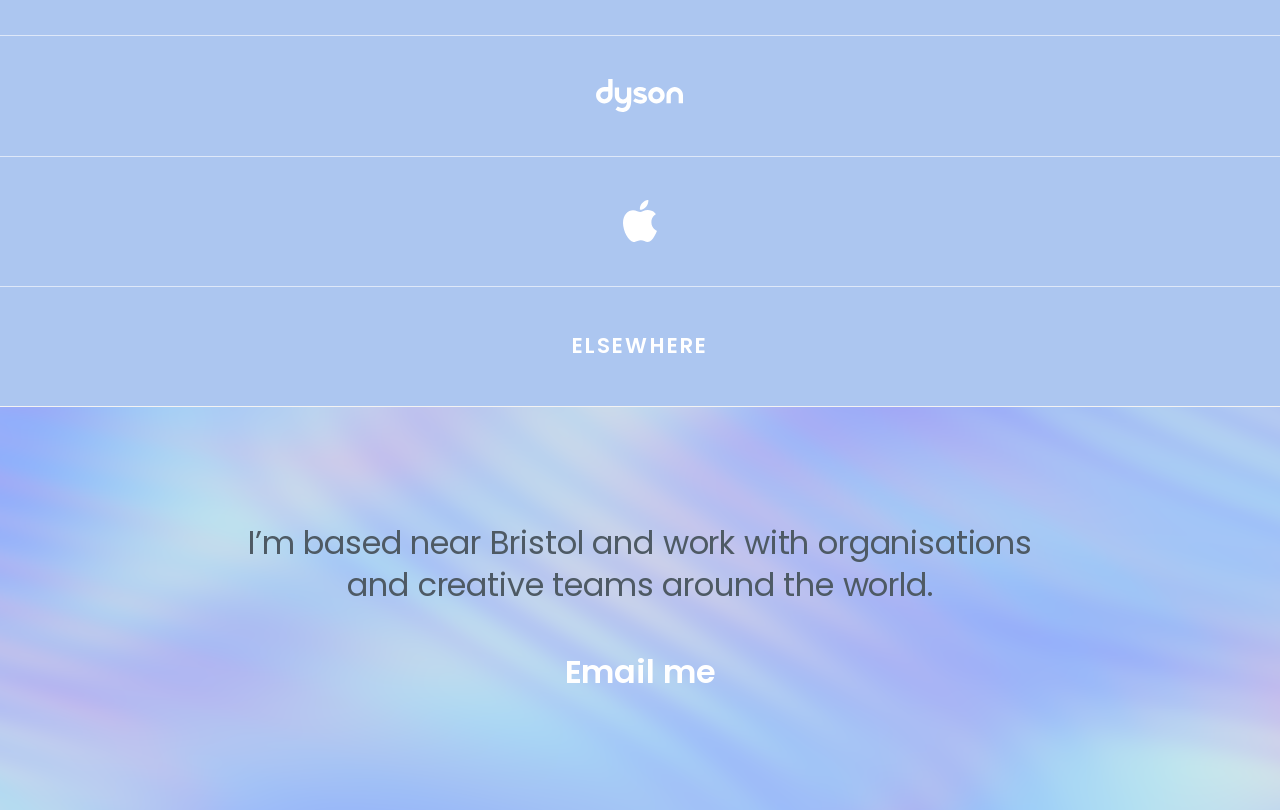
==== commit 3d4fe27e: "Copy revisions across the introduction, Google, Apple and Dyson Introduction loses the client list a" ====
--- a/index.html
+++ b/index.html
@@ -50,8 +50,7 @@
       that everyone’s happy with.</p>
       <p>Sometimes that means a name. Sometimes it’s a whole brand narrative. Sometimes it’s a
       carefully worded sentence that everyone says was obvious all along (it wasn’t).</p>
-      <p>I’ve done this for Google, Pentagram, Dyson and Apple.</p>
-      <p>I like it. Words can be fun. I mean not fun fun, but fun enough.</p>
+      <p>I like it. Words can be fun. I mean not <em>fun</em> fun, but fun enough.</p>
     </div></div></div>
   </section>
 
@@ -62,10 +61,9 @@
     <div class="panel-body" id="body-google"><div class="clip"><div class="panel-inner">
       <p>Naming, Narrative &amp; Voice, Campaigns, Events &amp; Exhibitions</p>
       <p>I’ve been working with Google since 2012.</p>
-      <p>I named its Dublin office The Foundry. I’ve written things seen by millions on the
-      Google homepage and supported teams on campaigns, launches and exhibitions. These days,
-      I’m working with The AI Exchange – Google DeepMind’s new public space dedicated to
-      exploring AI.</p>
+      <p>I named its Dublin office The Foundry. I’ve written things seen by millions on Google’s
+      homepage and helped with countless campaigns and launches. Now I’m working with The AI
+      Exchange – Google DeepMind’s new public space dedicated to exploring AI.</p>
       <p>Some years ago, a Google product manager told me I was the best copywriter she’d ever
       worked with. I probably think about that more often than I should.</p>
     </div></div></div>
@@ -97,8 +95,6 @@
       <p>I began sneaking occasional lines of copy into the work. Nobody complained. Eventually,
       they made me Head of Copy, responsible for everything from advertising and packaging to
       retail and events.</p>
-      <p>James Dyson once gave me a pencil sketch of a vacuum cleaner. I’m hoping it’ll be worth
-      a fortune one day (offers considered).</p>
     </div></div></div>
   </section>
 
@@ -108,11 +104,11 @@
     </button>
     <div class="panel-body" id="body-apple"><div class="clip"><div class="panel-inner">
       <p>Advertising, Digital Content, Retail Campaigns &amp; Communications</p>
-      <p>An old colleague of mine called John used to work at Apple. When I went freelance, I
-      asked nicely if he’d give me an intro.</p>
-      <p>Long story short, I dropped a line to Dean Wei – Apple’s creative director. Before long,
-      I was working with its in-house team, developing copy and content for the App Store and
-      promotional work for Apple Retail.</p>
+      <p>A friend of mine used to work at Apple. When I went freelance, I asked very politely for
+      an intro.</p>
+      <p>Long story short, I dropped a line to Dean Wei, Apple’s creative director. Soon, I was
+      working with its in-house team, developing copy and content for the App Store and Apple
+      Retail.</p>
       <p>Dean is now International Creative Director at OpenAI. I should probably drop Dean
       another line.</p>
     </div></div></div>
--- a/site.css
+++ b/site.css
@@ -212,9 +212,10 @@
   padding:clamp(64px, 9vw, 140px) var(--gutter);
   font-size:var(--fs-client); line-height:var(--lh-copy); letter-spacing:-0.005em;
 }
-/* The sentence sets at 1006px at 24pt, so 52ch (1045px) keeps it on one line
-   with a little slack rather than dropping "world." on its own. */
-.outro p{margin:0; max-width:52ch}
+/* 42ch = 844px at 24pt, chosen to break the line after "organisations": that
+   much of the sentence measures 804px and adding " and" takes it to 876px, so
+   the break lands there with about 40px of slack either side. */
+.outro p{margin:0; max-width:42ch}
 .outro .cta{font-size:1em}
 
 @media (max-width:760px){
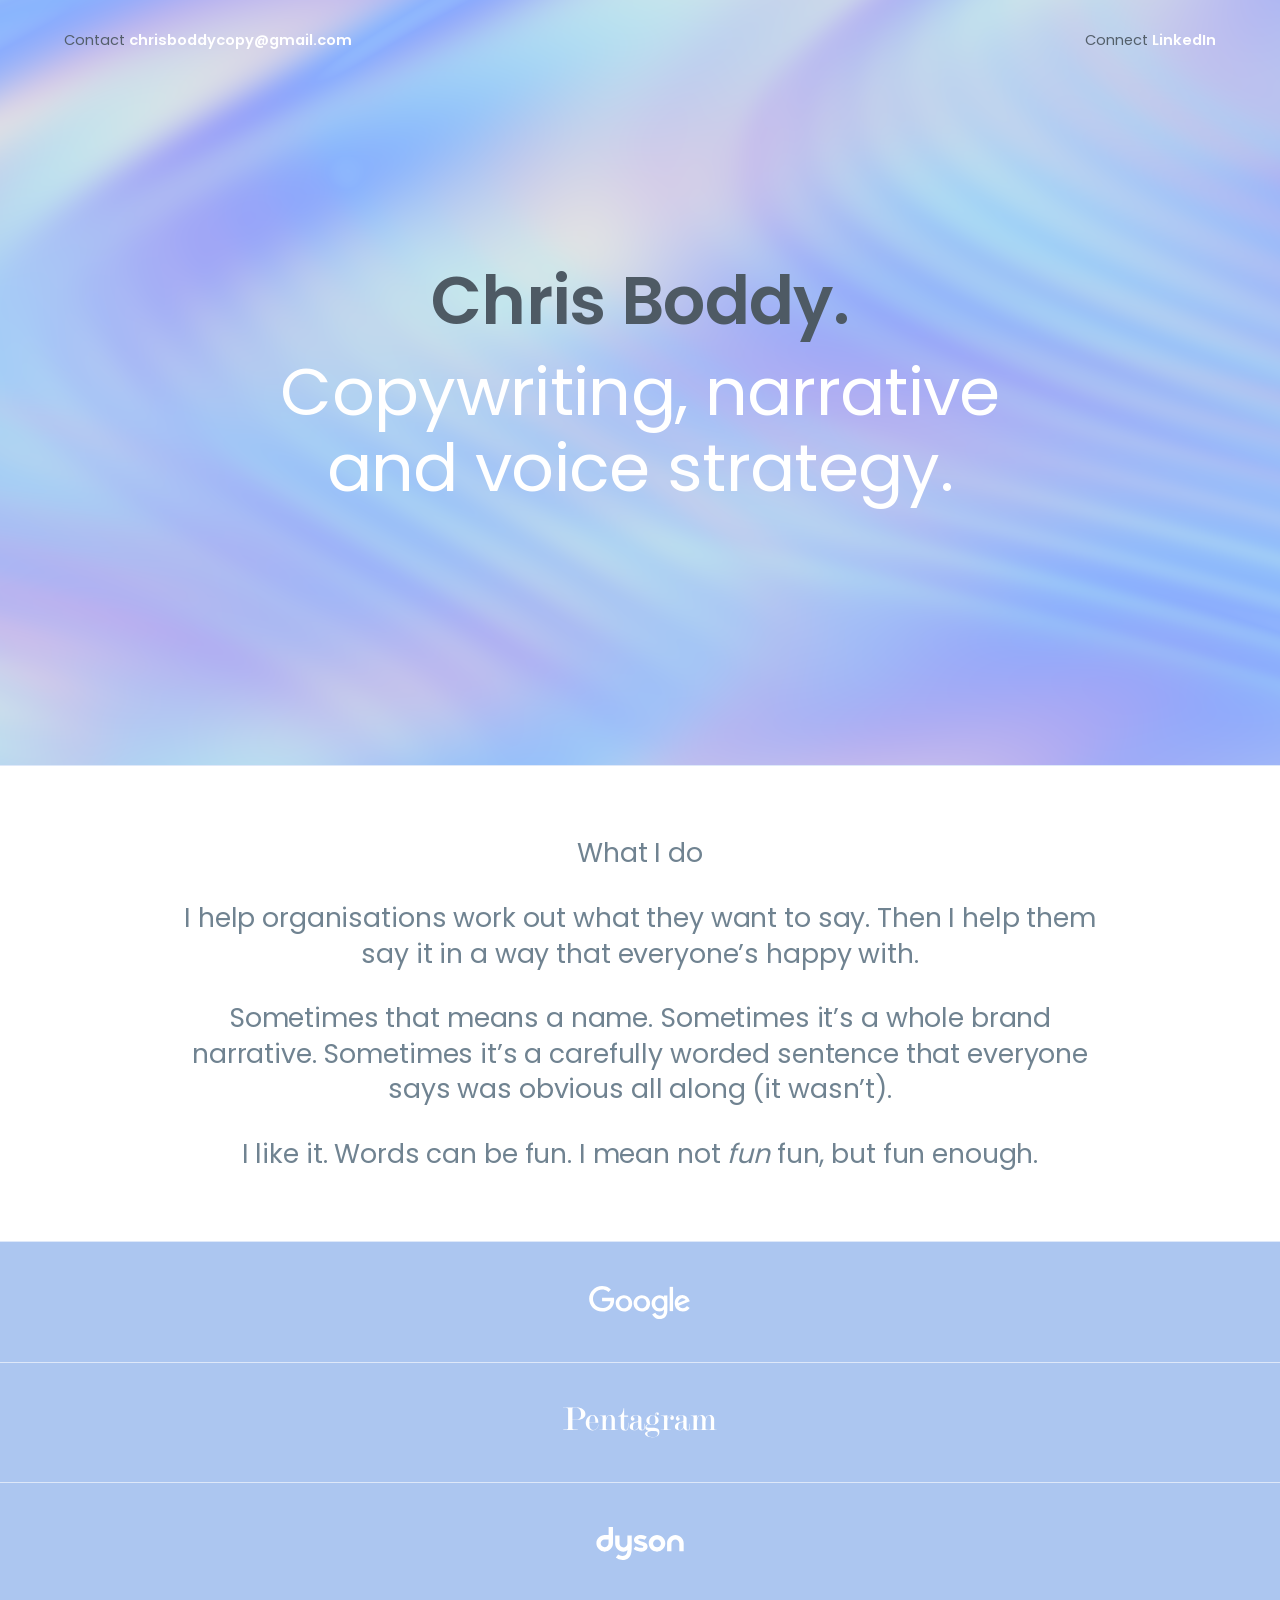
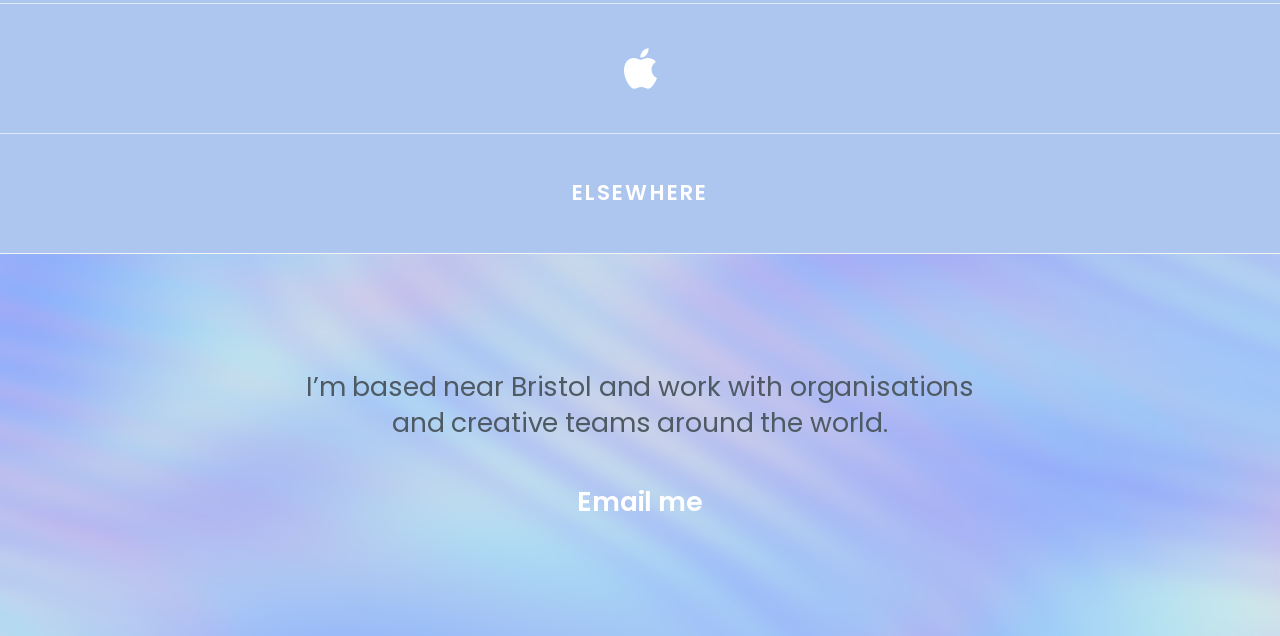
==== commit 4ed658f0: "Rename the first panel to What I do Co-Authored-By: Claude Opus 5 <noreply@anthropic.com>" ====
--- a/index.html
+++ b/index.html
@@ -42,7 +42,7 @@
 
   <section class="panel is-open" id="panel-intro">
     <button class="panel-head" type="button" aria-expanded="true" aria-controls="body-intro">
-      Introduction
+      What I do
     </button>
     <div class="panel-body" id="body-intro"><div class="clip"><div class="panel-inner">
       <p>What I do</p>
--- a/site.css
+++ b/site.css
@@ -24,18 +24,26 @@
   --ease:cubic-bezier(0.77, 0, 0.175, 1);   /* quart in-out */
   --dur:620ms;
 
-  /* Sized so "Copywriting, narrative" keeps its line break at every width:
-     the break needs roughly 7.9vw, and it tops out at the designed 60pt. */
-  --fs-hero:clamp(24px, 7.9vw, 56pt);
-  /* mobile 16pt -> desktop 24pt. Same value for both now, kept as two
+  /* Sized so "Copywriting, narrative" keeps its line break at every width.
+     7.52vw puts a 390px phone on 22pt and tops out at the designed 50pt; the
+     24px floor is for anything narrower, where the break needs the type to
+     keep shrinking. Leading is the unitless 1.14 on .hero-type, so it stays
+     proportional at every size. */
+  --fs-hero:clamp(24px, 7.52vw, 50pt);
+  /* mobile 14pt -> desktop 20pt. Same value for both now, kept as two
      variables so they can diverge again without touching the rules. */
-  --fs-intro:clamp(16pt, 2.67vw, 24pt);
-  --fs-client:clamp(16pt, 2.67vw, 24pt);
-  /* Leading is held at 32pt desktop / 24pt mobile. It has to be an absolute
-     clamp rather than a unitless ratio, because 17/24 on mobile and 24/32 on
-     desktop are different proportions. Used by the panel copy and the footer
-     copy alike. */
-  --lh-copy:clamp(24pt, 3.56vw, 32pt);
+  --fs-intro:clamp(14pt, 2.22vw, 20pt);
+  --fs-client:clamp(14pt, 2.22vw, 20pt);
+  /* Leading is 26.67pt desktop / 20pt mobile: desktop keeps its 1:1.333, and
+     mobile sits a touch looser at 1:1.43, which small text wants. An absolute
+     clamp rather than a unitless ratio, because the two ends differ. Used by
+     the panel copy and the footer copy alike. */
+  --lh-copy:clamp(20pt, 2.96vw, 26.67pt);
+  /* The footer matches the panel copy at both ends. Kept as its own tokens
+     rather than reusing the panel ones, so the two can be moved apart again
+     without one dragging the other. */
+  --fs-outro:clamp(14pt, 2.22vw, 20pt);
+  --lh-outro:clamp(20pt, 2.96vw, 26.67pt);
   /* mobile 18pt -> desktop 18pt for the small stuff */
   --fs-meta:clamp(11pt, 1.1vw, 13pt);
   /* mobile 12pt -> desktop 16pt. 1.78vw tops out at 1200px, the same width the
@@ -210,7 +218,7 @@
   display:flex; flex-direction:column; align-items:center; justify-content:center;
   text-align:center; gap:clamp(26px, 3.4vw, 48px);
   padding:clamp(64px, 9vw, 140px) var(--gutter);
-  font-size:var(--fs-client); line-height:var(--lh-copy); letter-spacing:-0.005em;
+  font-size:var(--fs-outro); line-height:var(--lh-outro); letter-spacing:-0.005em;
 }
 /* 42ch = 844px at 24pt, chosen to break the line after "organisations": that
    much of the sentence measures 804px and adding " and" takes it to 876px, so
@@ -222,7 +230,10 @@
   .topbar .worded{display:none}
   .icon-links{display:flex}
   .topbar{justify-content:flex-end}
-  .outro p{max-width:24ch}
+  /* 24ch left "world." stranded on a fourth line. 27ch sets it in three with
+     four words on the last, and sits mid-way through the 26-28ch band that
+     gives that break, so it holds rather than flipping. */
+  .outro p{max-width:27ch}
 }
 
 /* Used for a beat while JS measures a settled layout; see closedHeadHeight(). */
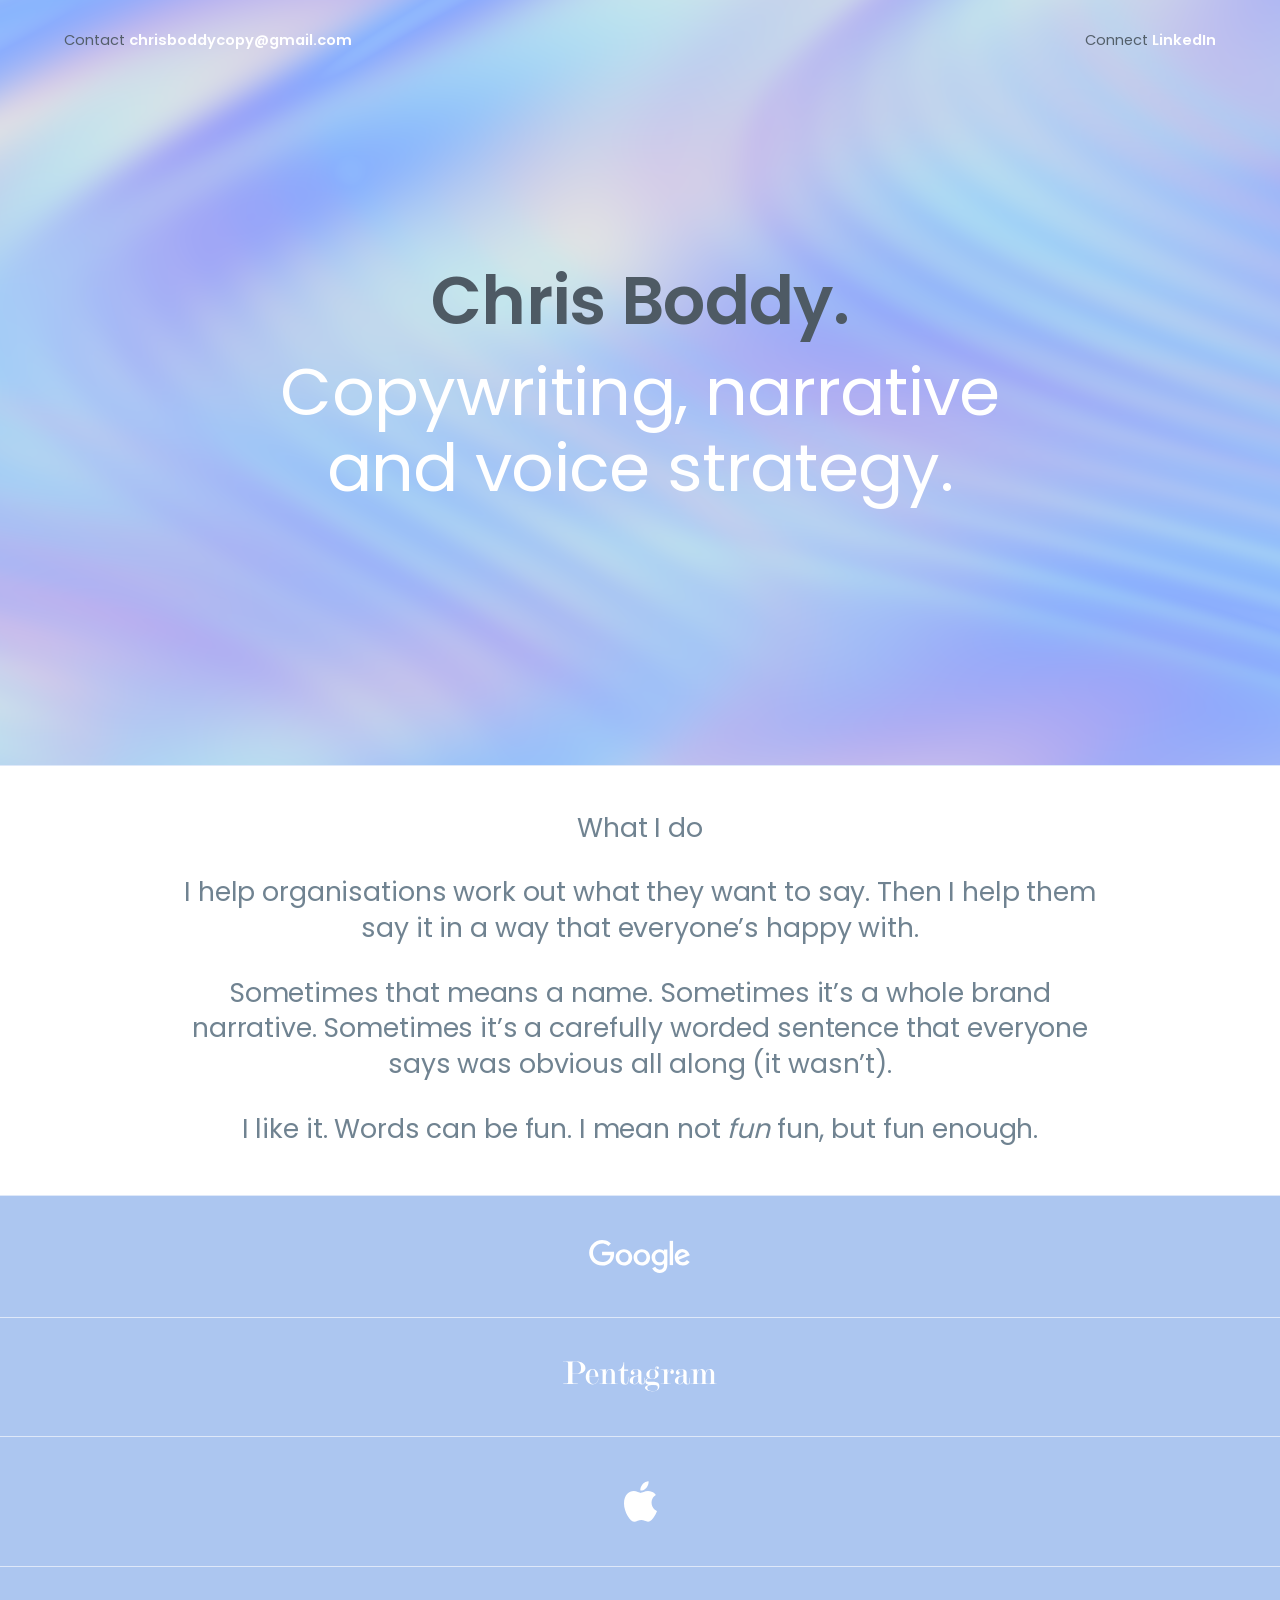
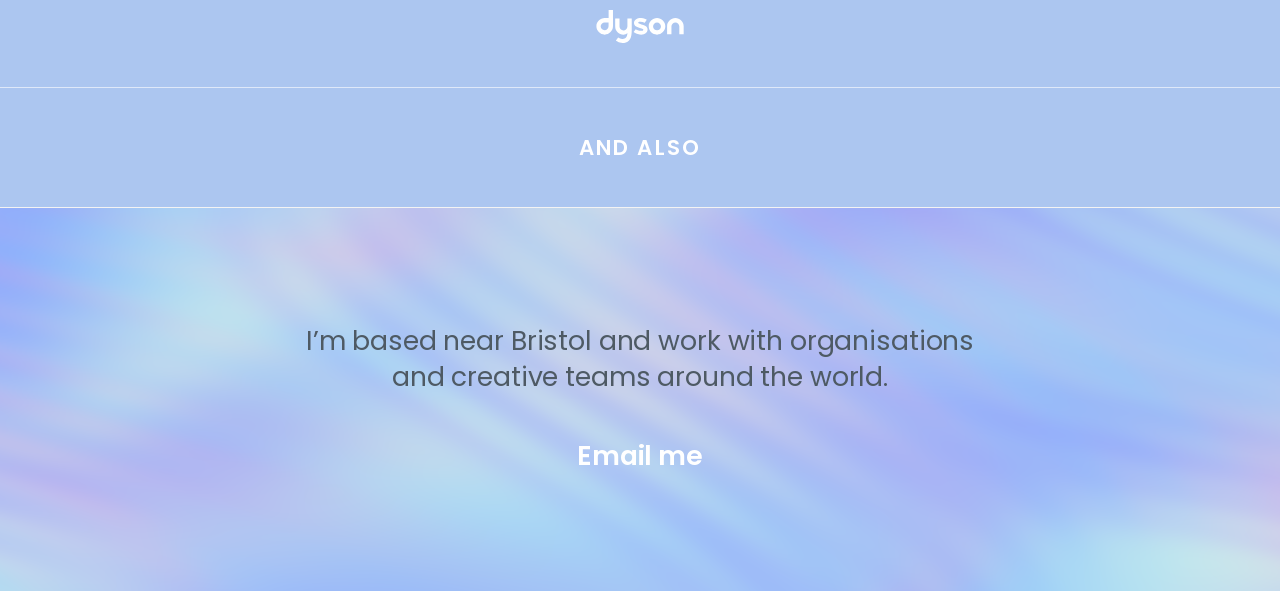
==== commit a8f5927c: "Settle on centred, and break the Dyson disciplines before "& Retail" The left-aligned variant and it" ====
--- a/index.html
+++ b/index.html
@@ -61,7 +61,7 @@
     <div class="panel-body" id="body-google"><div class="clip"><div class="panel-inner">
       <p>Naming, Narrative &amp; Voice, Campaigns, Events &amp; Exhibitions</p>
       <p>I’ve been working with Google since 2012.</p>
-      <p>I named its Dublin office The Foundry. I’ve written things seen by millions on Google’s
+      <p>I named its Dublin HQ The Foundry. I’ve written things seen by millions on Google’s
       homepage and helped with countless campaigns and launches. Now I’m working with The AI
       Exchange – Google DeepMind’s new public space dedicated to exploring AI.</p>
       <p>Some years ago, a Google product manager told me I was the best copywriter she’d ever
@@ -75,26 +75,12 @@
     </button>
     <div class="panel-body" id="body-pentagram"><div class="clip"><div class="panel-inner">
       <p>Positioning, Brand Narrative, Messaging, Naming &amp; Tone of Voice</p>
-      <p>I often work as part of Pentagram’s Brand Narrative team in London. I try to say that as
-      casually as possible.</p>
+      <p>I often work as part of Pentagram’s Brand Narrative team in London.<br class="brk">
+      I try to say that as casually as possible.</p>
       <p>Together, we help clients define their positioning, narrative, messaging and voice.
       Clients have included The Wall Street Journal, Waitrose, LEGOLAND and Guy’s &amp; St
       Thomas’.</p>
-      <p>I do my thing. They call me back.</p>
-    </div></div></div>
-  </section>
-
-  <section class="panel" id="panel-dyson">
-    <button class="panel-head" type="button" aria-expanded="false" aria-controls="body-dyson">
-      <span class="logo" role="img" aria-label="Dyson" style="--src:url('logos/dyson.svg'); --ratio:2.65; --scale:1.00"></span>
-    </button>
-    <div class="panel-body" id="body-dyson"><div class="clip"><div class="panel-inner">
-      <p>Brand Strategy, Product Naming, Tone of Voice, Packaging &amp; Retail Communications</p>
-      <p>I joined Dyson in 2004 as a project manager. It soon became clear I was better with
-      words than projects.</p>
-      <p>I began sneaking occasional lines of copy into the work. Nobody complained. Eventually,
-      they made me Head of Copy, responsible for everything from advertising and packaging to
-      retail and events.</p>
+      <p>I do my thing. They haven’t changed the locks.</p>
     </div></div></div>
   </section>
 
@@ -104,24 +90,43 @@
     </button>
     <div class="panel-body" id="body-apple"><div class="clip"><div class="panel-inner">
       <p>Advertising, Digital Content, Retail Campaigns &amp; Communications</p>
-      <p>A friend of mine used to work at Apple. When I went freelance, I asked very politely for
-      an intro.</p>
+      <p>A friend of mine used to work at Apple.<br class="brk">
+      When I went freelance, I asked very politely for an intro.</p>
       <p>Long story short, I dropped a line to Dean Wei, Apple’s creative director. Soon, I was
       working with its in-house team, developing copy and content for the App Store and Apple
       Retail.</p>
-      <p>Dean is now International Creative Director at OpenAI. I should probably drop Dean
-      another line.</p>
+      <p>Dean is now International Creative Director at OpenAI.<br class="brk">
+      I should probably drop Dean another line.</p>
+    </div></div></div>
+  </section>
+
+  <section class="panel" id="panel-dyson">
+    <button class="panel-head" type="button" aria-expanded="false" aria-controls="body-dyson">
+      <span class="logo" role="img" aria-label="Dyson" style="--src:url('logos/dyson.svg'); --ratio:2.65; --scale:1.00"></span>
+    </button>
+    <div class="panel-body" id="body-dyson"><div class="clip"><div class="panel-inner">
+      <p>Brand Strategy, Product Naming, Tone of Voice, Packaging<br class="brk">
+      &amp; Retail Communications</p>
+      <p>I joined Dyson in 2004 as a project manager. It soon became clear I was better with
+      words than projects.</p>
+      <p>I began sneaking occasional lines of copy into the work. Nobody complained. Eventually,
+      they made me Head of Copy, responsible for everything from advertising and packaging to
+      retail and events.</p>
     </div></div></div>
   </section>
 
   <section class="panel" id="panel-partners">
     <button class="panel-head" type="button" aria-expanded="false" aria-controls="body-partners">
-      Elsewhere
+      And also
     </button>
     <div class="panel-body" id="body-partners"><div class="clip"><div class="panel-inner">
-      <p>A lot of my clients come from one person telling another that I might be useful.</p>
-      <p>Google recommended me to Toaster. An ex-Googler started House of Greenland and gave me a
-      call. Campbell Hay found me somehow. I’m still not entirely sure how.</p>
+      <p>A lot of my clients come from one person telling another<br class="brk">
+      that I might be useful.</p>
+      <p>Google recommended me to <a href="https://toaster.co" target="_blank" rel="noopener">Toaster</a>.
+      An ex-Googler started <a href="https://www.houseofgreenland.com" target="_blank" rel="noopener">House of Greenland</a>
+      and gave me a call. <a href="https://www.campbellhay.com" target="_blank" rel="noopener">Campbell Hay</a>
+      found me somehow.<br class="brk">
+      I’m still not entirely sure how.</p>
       <p>Together, we’ve worked on everything from early brand thinking, naming and verbal
       identity to campaigns, websites, films, events and experiences.</p>
     </div></div></div>
--- a/site.css
+++ b/site.css
@@ -51,7 +51,11 @@
   --fs-label:clamp(12pt, 1.78vw, 16pt);
 
   --gutter:clamp(20px, 5vw, 64px);
-  --panel-pad:clamp(44px, 5.4vw, 88px);   /* space under a panel's copy */
+  /* Space under a panel's copy: a shade more than the measure above it, so the
+     copy is not pressed against the panel below. Derived rather than set, so
+     the whole panel's spacing moves from one number. */
+  --panel-pad:calc(var(--gap-open) * 2.25);
+  --gap-open:clamp(14px, 1.7vw, 24px);    /* tightened space inside an open head */
   --veil:clamp(36px, 5vh, 72px);   /* softened edge while a panel moves */
   color-scheme:light;
 }
@@ -154,7 +158,14 @@
 }
 
 /* open: the head joins the white body and its label goes pale blue */
-.panel.is-open > .panel-head{background:var(--white); color:var(--label-open)}
+/* Once open, the head is just the logo sitting above the copy, so its full
+   button padding reads as a gap. Closing it up by about half ties the two
+   together. Closed heads keep their original padding, and the introduction
+   has its own rule below. */
+.panel.is-open > .panel-head{
+  background:var(--white); color:var(--label-open);
+  padding-bottom:var(--gap-open);
+}
 .panel.is-open > .panel-head:hover{background:var(--white)}
 
 /* The introduction panel alone drops its title once open, leaving only the
@@ -173,9 +184,11 @@
 
 #panel-intro.is-open > .panel-head{
   color:transparent; line-height:0;
-  /* the title has gone, so what is left is space: match the space below the copy */
-  padding-top:calc(var(--panel-pad) / 2);
-  padding-bottom:calc(var(--panel-pad) / 2);
+  /* With the title gone this head is nothing but space. It used to match the
+     padding under the copy, which read as a hole now the logo panels have
+     tightened, so it takes the same measure they do. */
+  padding-top:var(--gap-open);
+  padding-bottom:var(--gap-open);
 }
 
 /* the 0fr -> 1fr grid transition animates height without measuring it in JS */
@@ -203,6 +216,25 @@
 .panel-inner p + p{margin-top:1.1em}
 #panel-intro .panel-inner{font-size:var(--fs-intro)}
 
+/* Links sitting inside the copy. A plain underline rather than the animated
+   one the header and footer use: those are standalone calls to action, these
+   are mid-sentence and need to look like links at rest. */
+.panel-inner a{
+  color:inherit; text-decoration:underline;
+  text-underline-offset:0.14em; text-decoration-thickness:1px;
+  transition:text-decoration-thickness 150ms linear;
+}
+.panel-inner a:hover{text-decoration-thickness:2px}
+.panel-inner a:focus-visible{outline:2px solid currentColor; outline-offset:3px; border-radius:2px}
+
+/* Hand-placed breaks in the copy. They are tuned to the desktop measure, where
+   both the column and the type are at their full size, so below that the copy
+   wraps naturally instead. The space that follows each tag in the markup is
+   what keeps the words apart once the break is hidden. */
+@media (max-width:1199px){
+  br.brk{display:none}
+}
+
 /* The disciplines open each client panel, so they carry more weight than the
    copy below them. The introduction and Elsewhere open straight into prose,
    so they are left alone. */
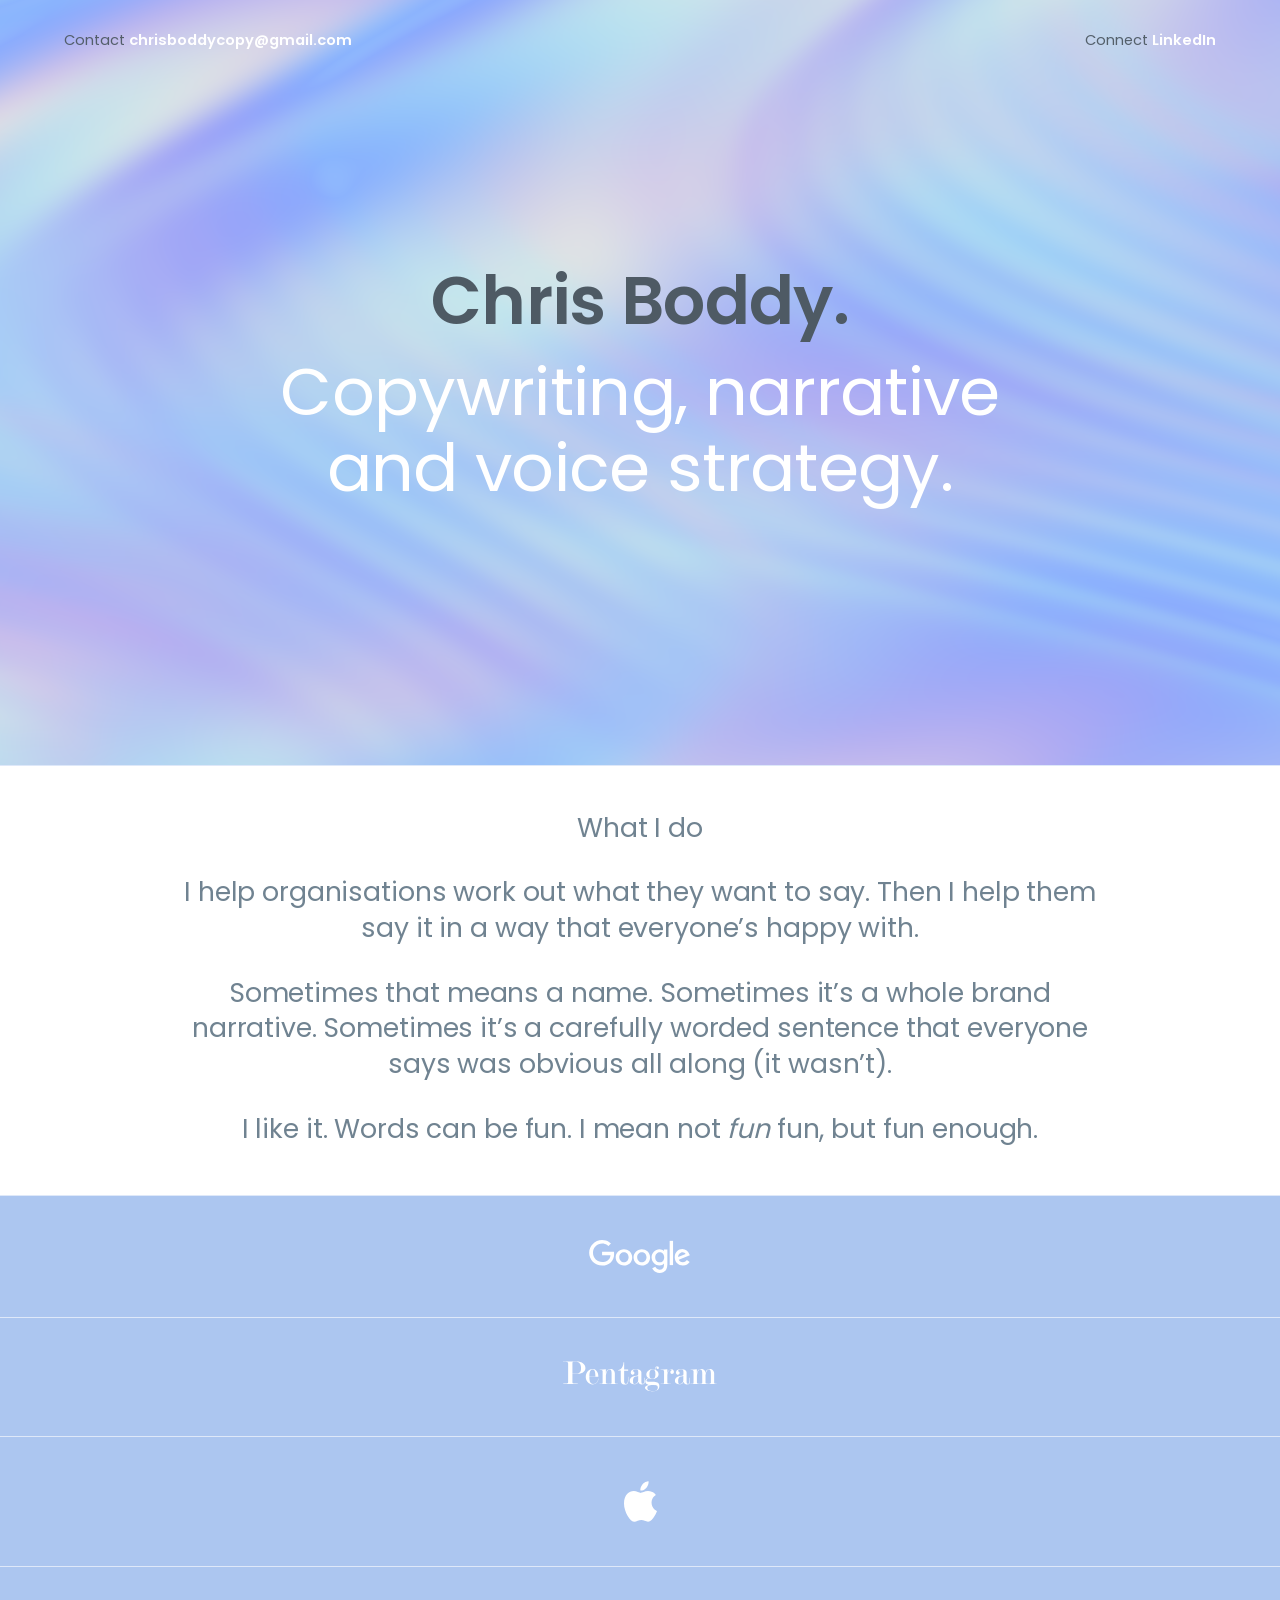
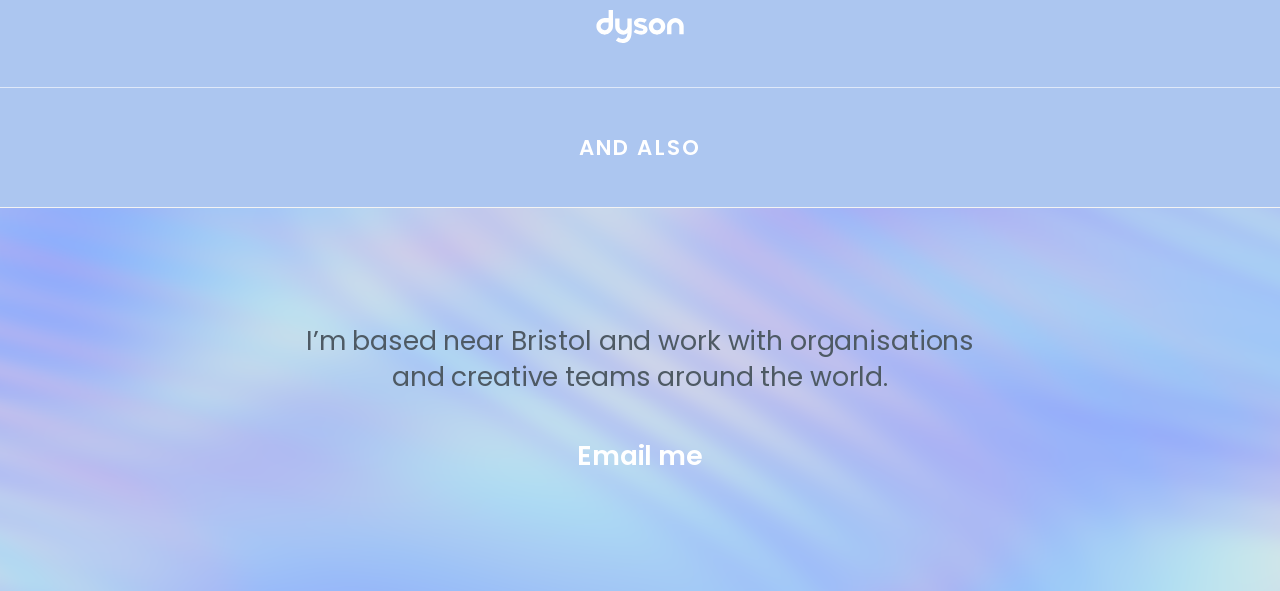
==== commit 9024f61f: "Let the last line of And also run on Co-Authored-By: Claude Opus 5 <noreply@anthropic.com>" ====
--- a/index.html
+++ b/index.html
@@ -125,8 +125,7 @@
       <p>Google recommended me to <a href="https://toaster.co" target="_blank" rel="noopener">Toaster</a>.
       An ex-Googler started <a href="https://www.houseofgreenland.com" target="_blank" rel="noopener">House of Greenland</a>
       and gave me a call. <a href="https://www.campbellhay.com" target="_blank" rel="noopener">Campbell Hay</a>
-      found me somehow.<br class="brk">
-      I’m still not entirely sure how.</p>
+      found me somehow. I’m still not entirely sure how.</p>
       <p>Together, we’ve worked on everything from early brand thinking, naming and verbal
       identity to campaigns, websites, films, events and experiences.</p>
     </div></div></div>
--- a/site.css
+++ b/site.css
@@ -258,6 +258,15 @@
 .outro p{margin:0; max-width:42ch}
 .outro .cta{font-size:1em}
 
+/* On a narrow, tall screen the last panels run out of page to scroll against,
+   so they stop short of the top. Giving the footer a floor in viewport units
+   covers it: the shortfall grows with screen height, so the remedy has to as
+   well, and a fixed padding that worked on one phone fell short on a taller
+   one. The field fills the extra, and desktop reaches the top unaided. */
+@media (max-width:900px){
+  .outro{min-height:70vh; min-height:70svh}
+}
+
 @media (max-width:760px){
   .topbar .worded{display:none}
   .icon-links{display:flex}
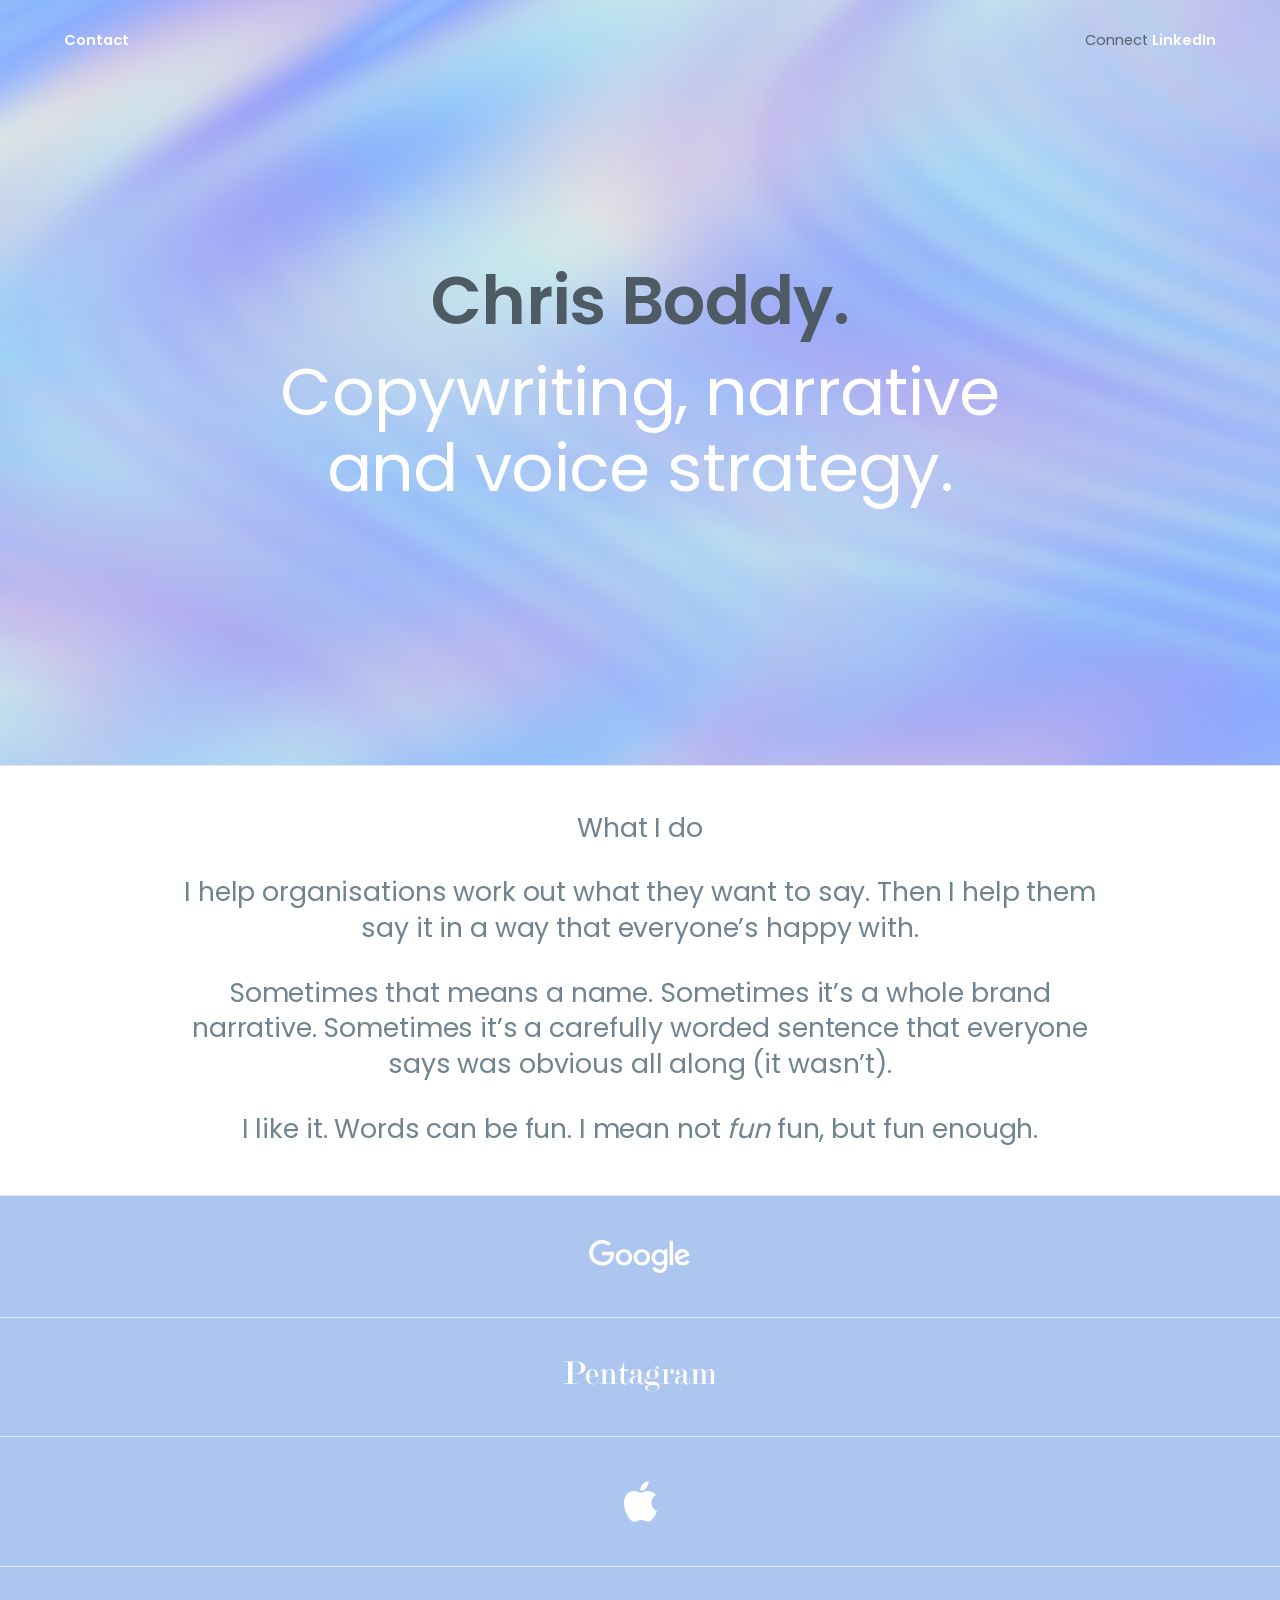
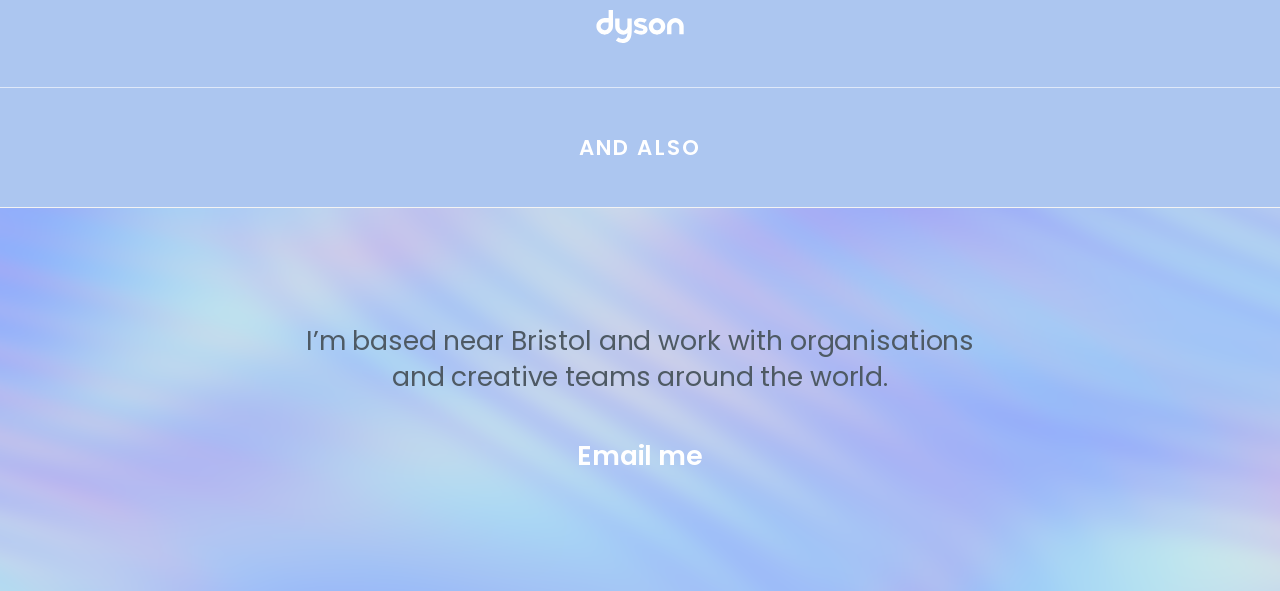
==== commit 476ffda6: "Make Contact the link, and drop the spelled-out address The address is still what it mails; it is ju" ====
--- a/index.html
+++ b/index.html
@@ -18,8 +18,7 @@
   <canvas id="gl-hero" aria-hidden="true"></canvas>
 
   <div class="topbar">
-    <span class="worded"><span class="label">Contact</span>
-      <a class="ul" href="mailto:chrisboddycopy@gmail.com">chrisboddycopy@gmail.com</a></span>
+    <span class="worded"><a class="ul" href="mailto:chrisboddycopy@gmail.com">Contact</a></span>
     <span class="worded"><span class="label">Connect</span>
       <a class="ul" href="https://www.linkedin.com/in/chris-boddy-4b63a119/" target="_blank" rel="noopener">LinkedIn</a></span>
     <span class="icon-links">
